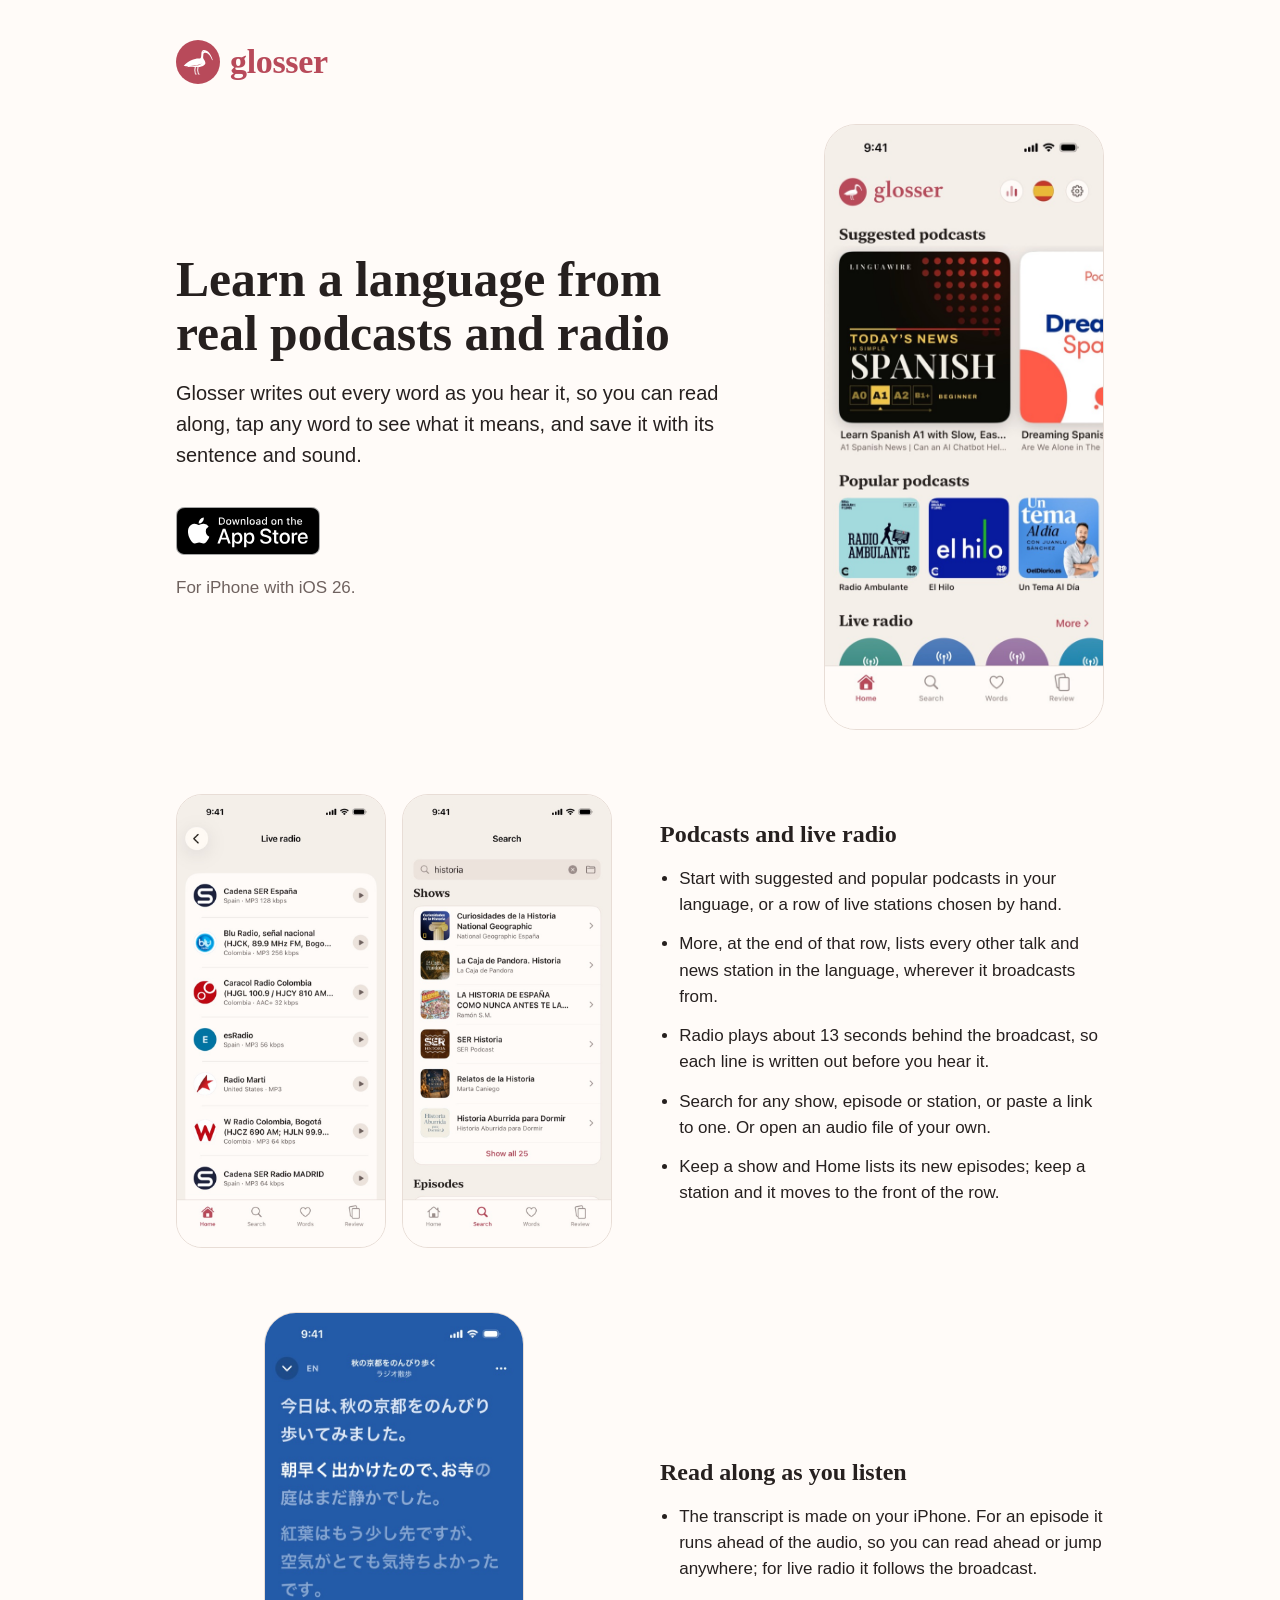
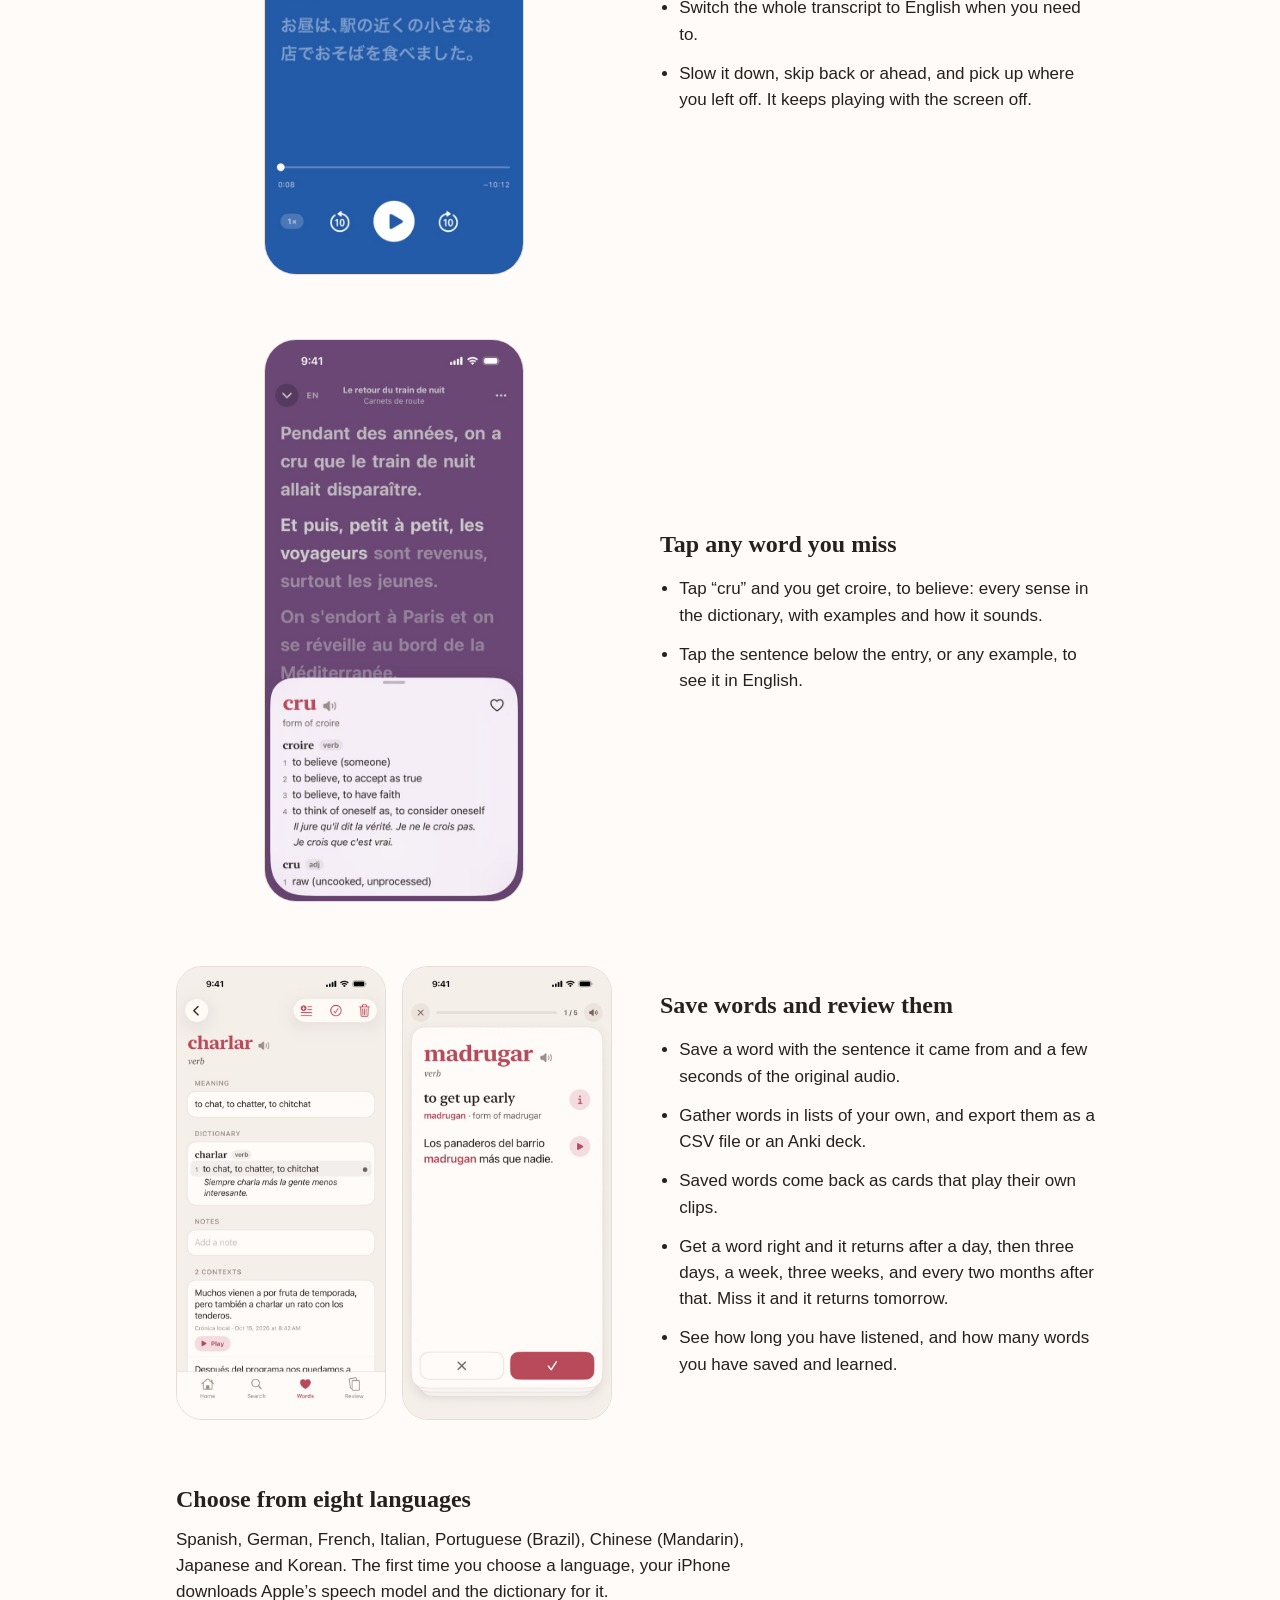
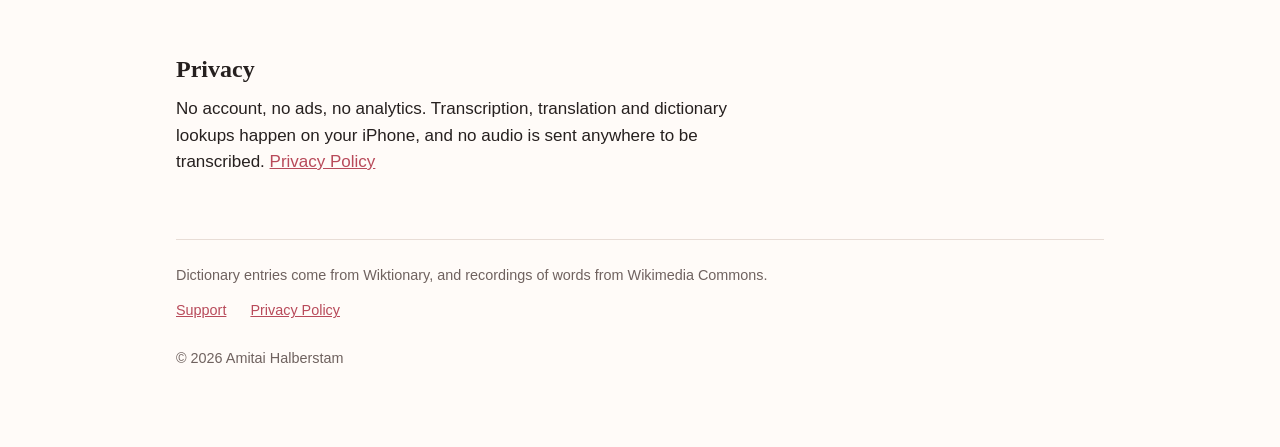
==== index.html @ 200db8a8 "The site opens on Home beside the headline, and shows radio and search; the purple image goes Co-Aut" ====
<!doctype html>
<html lang="en">
<head>
<meta charset="utf-8">
<meta name="viewport" content="width=device-width, initial-scale=1">
<title>Glosser: learn a language by listening to podcasts and radio</title>
<meta name="description" content="An iPhone app for listening to podcasts and live radio in Spanish, German, French, Italian, Portuguese, Chinese, Japanese and Korean, with a transcript that keeps pace. Tap a word to see what it means.">
<link rel="canonical" href="https://getglosser.app/">
<link rel="icon" href="images/mark.svg" type="image/svg+xml">
<meta property="og:type" content="website">
<meta property="og:site_name" content="Glosser">
<meta property="og:title" content="Glosser: learn a language by listening">
<meta property="og:description" content="Learn a language from real podcasts and radio. Glosser writes out every word as you hear it, so you can read along, tap any word to see what it means, and save it with its sentence and sound.">
<meta property="og:url" content="https://getglosser.app/">
<meta property="og:image" content="https://getglosser.app/images/share.jpg">
<meta name="twitter:card" content="summary_large_image">
<script type="application/ld+json">
{
  "@context": "https://schema.org",
  "@type": "MobileApplication",
  "name": "Glosser: Learn by Listening",
  "operatingSystem": "iOS 26",
  "applicationCategory": "EducationalApplication",
  "description": "Learn a language from real podcasts and radio. Glosser writes out every word as you hear it, so you can read along, tap any word to see what it means, and save it with its sentence and sound.",
  "url": "https://getglosser.app/",
  "downloadUrl": "https://apps.apple.com/app/id6821074675",
  "image": "https://getglosser.app/images/share.jpg",
  "author": { "@type": "Person", "name": "Amitai Halberstam" }
}
</script>
<link rel="stylesheet" href="style.css">
</head>
<body class="home">
<main>
<header class="lockup">
  <img src="images/mark.svg" alt="" width="44" height="44">
  <span class="wordmark">glosser</span>
</header>

<section class="intro">
  <div>
    <h1>Learn a language from real podcasts and radio</h1>
    <p class="lede">Glosser writes out every word as you hear it, so you can read along, tap any word
    to see what it means, and save it with its sentence and sound.</p>
    <!-- Apple's badge, unaltered (developer.apple.com/app-store/marketing/guidelines): at least
         40 px high, with a quarter of its height clear around it. -->
    <div class="store">
      <a href="https://apps.apple.com/app/id6821074675"><img src="images/app-store-badge.svg"
         alt="Download on the App Store" width="144" height="48"></a>
      <p>For iPhone with iOS 26.</p>
    </div>
  </div>
  <img class="screen" src="images/home.jpg" width="600" height="1304"
       alt="Home in Spanish: suggested and popular podcasts, with live radio below.">
</section>

<section class="feature">
  <div class="screens">
    <img class="screen" src="images/stations.jpg" width="600" height="1304" loading="lazy"
         alt="Live radio in Spanish: Cadena SER, Blu Radio, Caracol Radio, esRadio and more, from Spain, Colombia and the United States.">
    <img class="screen" src="images/search.jpg" width="600" height="1304" loading="lazy"
         alt="Search results for “historia”: Spanish podcasts about history.">
  </div>
  <div>
    <h2>Podcasts and live radio</h2>
    <ul>
      <li>Start with suggested and popular podcasts in your language, or a row of live stations chosen
        by hand.</li>
      <li>More, at the end of that row, lists every other talk and news station in the language,
        wherever it broadcasts from.</li>
      <li>Radio plays about 13 seconds behind the broadcast, so each line is written out before you
        hear it.</li>
      <li>Search for any show, episode or station, or paste a link to one. Or open an audio file of
        your own.</li>
      <li>Keep a show and Home lists its new episodes; keep a station and it moves to the front of
        the row.</li>
    </ul>
  </div>
</section>

<section class="feature">
  <img class="screen" src="images/read-along.jpg" width="600" height="1304" loading="lazy"
       alt="A Japanese podcast in the player, the line being spoken in white and the lines ahead faded.">
  <div>
    <h2>Read along as you listen</h2>
    <ul>
      <li>The transcript is made on your iPhone. For an episode it runs ahead of the audio, so you can
        read ahead or jump anywhere; for live radio it follows the broadcast.</li>
      <li>Switch the whole transcript to English when you need to.</li>
      <li>Slow it down, skip back or ahead, and pick up where you left off. It keeps playing with the
        screen off.</li>
    </ul>
  </div>
</section>

<section class="feature">
  <img class="screen" src="images/tap-a-word.jpg" width="600" height="1304" loading="lazy"
       alt="A French podcast with the dictionary entry for “cru”, a form of croire, to believe.">
  <div>
    <h2>Tap any word you miss</h2>
    <ul>
      <li>Tap “cru” and you get croire, to believe: every sense in the dictionary, with examples and
        how it sounds.</li>
      <li>Tap the sentence below the entry, or any example, to see it in English.</li>
    </ul>
  </div>
</section>

<section class="feature">
  <div class="screens">
    <img class="screen" src="images/saved-word.jpg" width="600" height="1304" loading="lazy"
         alt="The saved Spanish word “charlar”, to chat, with its meaning, dictionary entry and the sentences it was heard in.">
    <img class="screen" src="images/review.jpg" width="600" height="1304" loading="lazy"
         alt="A review card for “madrugar”, to get up early, with the sentence it was heard in.">
  </div>
  <div>
    <h2>Save words and review them</h2>
    <ul>
      <li>Save a word with the sentence it came from and a few seconds of the original audio.</li>
      <li>Gather words in lists of your own, and export them as a CSV file or an Anki deck.</li>
      <li>Saved words come back as cards that play their own clips.</li>
      <li>Get a word right and it returns after a day, then three days, a week, three weeks, and every
        two months after that. Miss it and it returns tomorrow.</li>
      <li>See how long you have listened, and how many words you have saved and learned.</li>
    </ul>
  </div>
</section>

<h2>Choose from eight languages</h2>
<p>Spanish, German, French, Italian, Portuguese (Brazil), Chinese (Mandarin), Japanese and Korean. The
first time you choose a language, your iPhone downloads Apple’s speech model and the dictionary for
it.</p>

<h2>Privacy</h2>
<p>No account, no ads, no analytics. Transcription, translation and dictionary lookups happen on your
iPhone, and no audio is sent anywhere to be transcribed. <a href="privacy/">Privacy Policy</a></p>

<footer>
  <p>Dictionary entries come from Wiktionary, and recordings of words from Wikimedia Commons.</p>
  <ul class="links">
    <li><a href="support/">Support</a></li>
    <li><a href="privacy/">Privacy Policy</a></li>
  </ul>
  <p>© 2026 Amitai Halberstam</p>
</footer>
</main>
</body>
</html>
---- style.css ----
/* The app's palette (Theme.swift): warm paper, deep ink, madder-rose accent. The ground is the
   app's card surface rather than its ground, so the accent passes 4.5:1 as link text. */
:root {
  --ground: #fffbf8;
  --ink: #26201f;
  --muted: #6f625f;
  --accent: #b84a5a;
  --border: #e8ddd6;
  color-scheme: light dark;
}
@media (prefers-color-scheme: dark) {
  :root {
    --ground: #1c1719;
    --ink: #f1eaec;
    --muted: #a99ea2;
    --accent: #e48896;
    --border: #3a3135;
  }
}
* { box-sizing: border-box; }
body {
  margin: 0;
  background: var(--ground);
  color: var(--ink);
  font: 17px/1.55 -apple-system, BlinkMacSystemFont, "Helvetica Neue", Helvetica, Arial, sans-serif;
  -webkit-text-size-adjust: 100%;
}
main { max-width: 40rem; margin: 0 auto; padding: 2.5rem 16px 4rem; }
h1 { font-size: 2rem; line-height: 1.2; margin: 0 0 0.4rem; }
h2 { font-size: 1.15rem; margin: 2.2rem 0 0.5rem; }
p, li { margin: 0 0 0.8rem; }
ul { padding-left: 1.2rem; }
a { color: var(--accent); }
.crumb { margin-bottom: 1.5rem; }
.crumb a { text-decoration: none; font-weight: 600; }
.date { color: var(--muted); margin-bottom: 1.6rem; }
.links { list-style: none; padding: 0; margin-top: 1.5rem; }

/* The home page. Headings are in the serif the app uses for headwords (New York on Apple devices);
   the name is set as in the app, Athelas Bold in the accent. */
.home main { max-width: 60rem; }
.lockup { display: flex; align-items: center; gap: 10px; margin-bottom: 2.5rem; }
.wordmark {
  font: 700 34px/1 Athelas, "Iowan Old Style", ui-serif, Georgia, serif;
  letter-spacing: -0.01em;
  color: var(--accent);
}
.home h1, .home h2 { font-family: ui-serif, "New York", "Iowan Old Style", Georgia, serif; }
.home h1 { font-size: clamp(2rem, 5.5vw, 3.1rem); line-height: 1.1; max-width: 20ch; margin-bottom: 1rem; }
.home h2 { font-size: 1.5rem; line-height: 1.25; margin: 0 0 0.8rem; }
.home main > h2 { margin-top: 3rem; }
.home main > p { max-width: 38rem; }
.lede { font-size: 1.25rem; }
.store { color: var(--muted); margin-top: 1.5rem; }
.store a { display: inline-block; padding: 12px 0; }
.store img { display: block; height: 48px; width: auto; }
.store p { margin: 0; }
.intro {
  display: grid;
  grid-template-columns: 1fr auto;
  gap: 3rem;
  align-items: center;
  margin-bottom: 2rem;
}
.intro .screen { width: 280px; }
.feature {
  display: grid;
  /* One column wide enough for two screens, so every section's text starts at the same place. */
  grid-template-columns: 436px 1fr;
  gap: 3rem;
  align-items: center;
  margin: 4rem 0;
}
.feature ul { max-width: 30rem; }
.feature > .screen { justify-self: center; }
.screens { display: flex; gap: 1rem; }
.screen {
  display: block;
  width: 260px;
  height: auto;
  border-radius: 32px;
  border: 1px solid var(--border);
}
.screens .screen { width: 210px; border-radius: 26px; }
.home footer {
  margin-top: 4rem;
  padding-top: 1.5rem;
  border-top: 1px solid var(--border);
  color: var(--muted);
  font-size: 0.9rem;
}
.home footer .links { display: flex; gap: 1.5rem; margin: 0 0 0.8rem; }
@media (max-width: 960px) {
  .feature { grid-template-columns: auto 1fr; }
}
@media (max-width: 720px) {
  .lockup { margin-bottom: 1.8rem; }
  .intro { grid-template-columns: 1fr; gap: 1.5rem; }
  .intro .screen { width: min(260px, 72vw); }
  .feature { grid-template-columns: 1fr; gap: 1.5rem; margin: 3rem 0; }
  .screen { width: min(260px, 72vw); margin: 0 auto; }
  .screens { justify-content: center; }
  .screens .screen { width: calc(50% - 0.5rem); max-width: 210px; margin: 0; border-radius: 20px; }
}
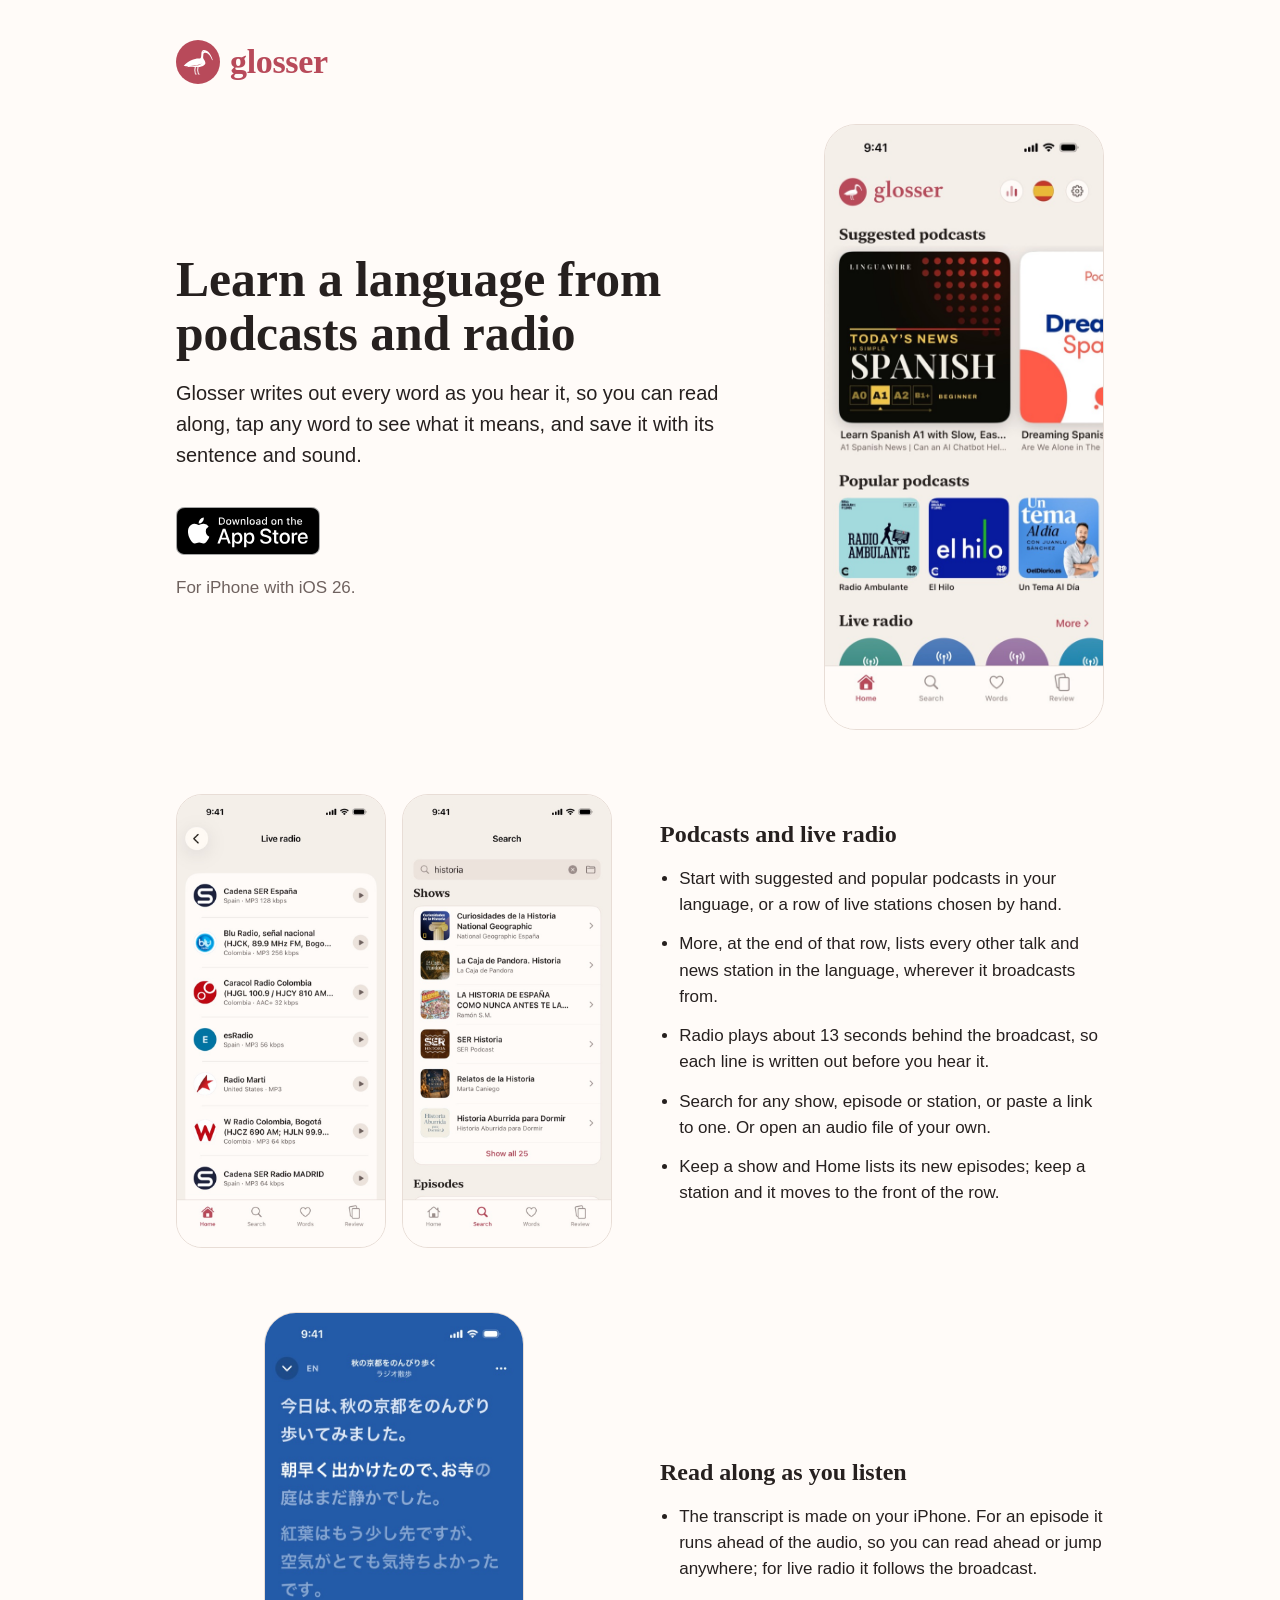
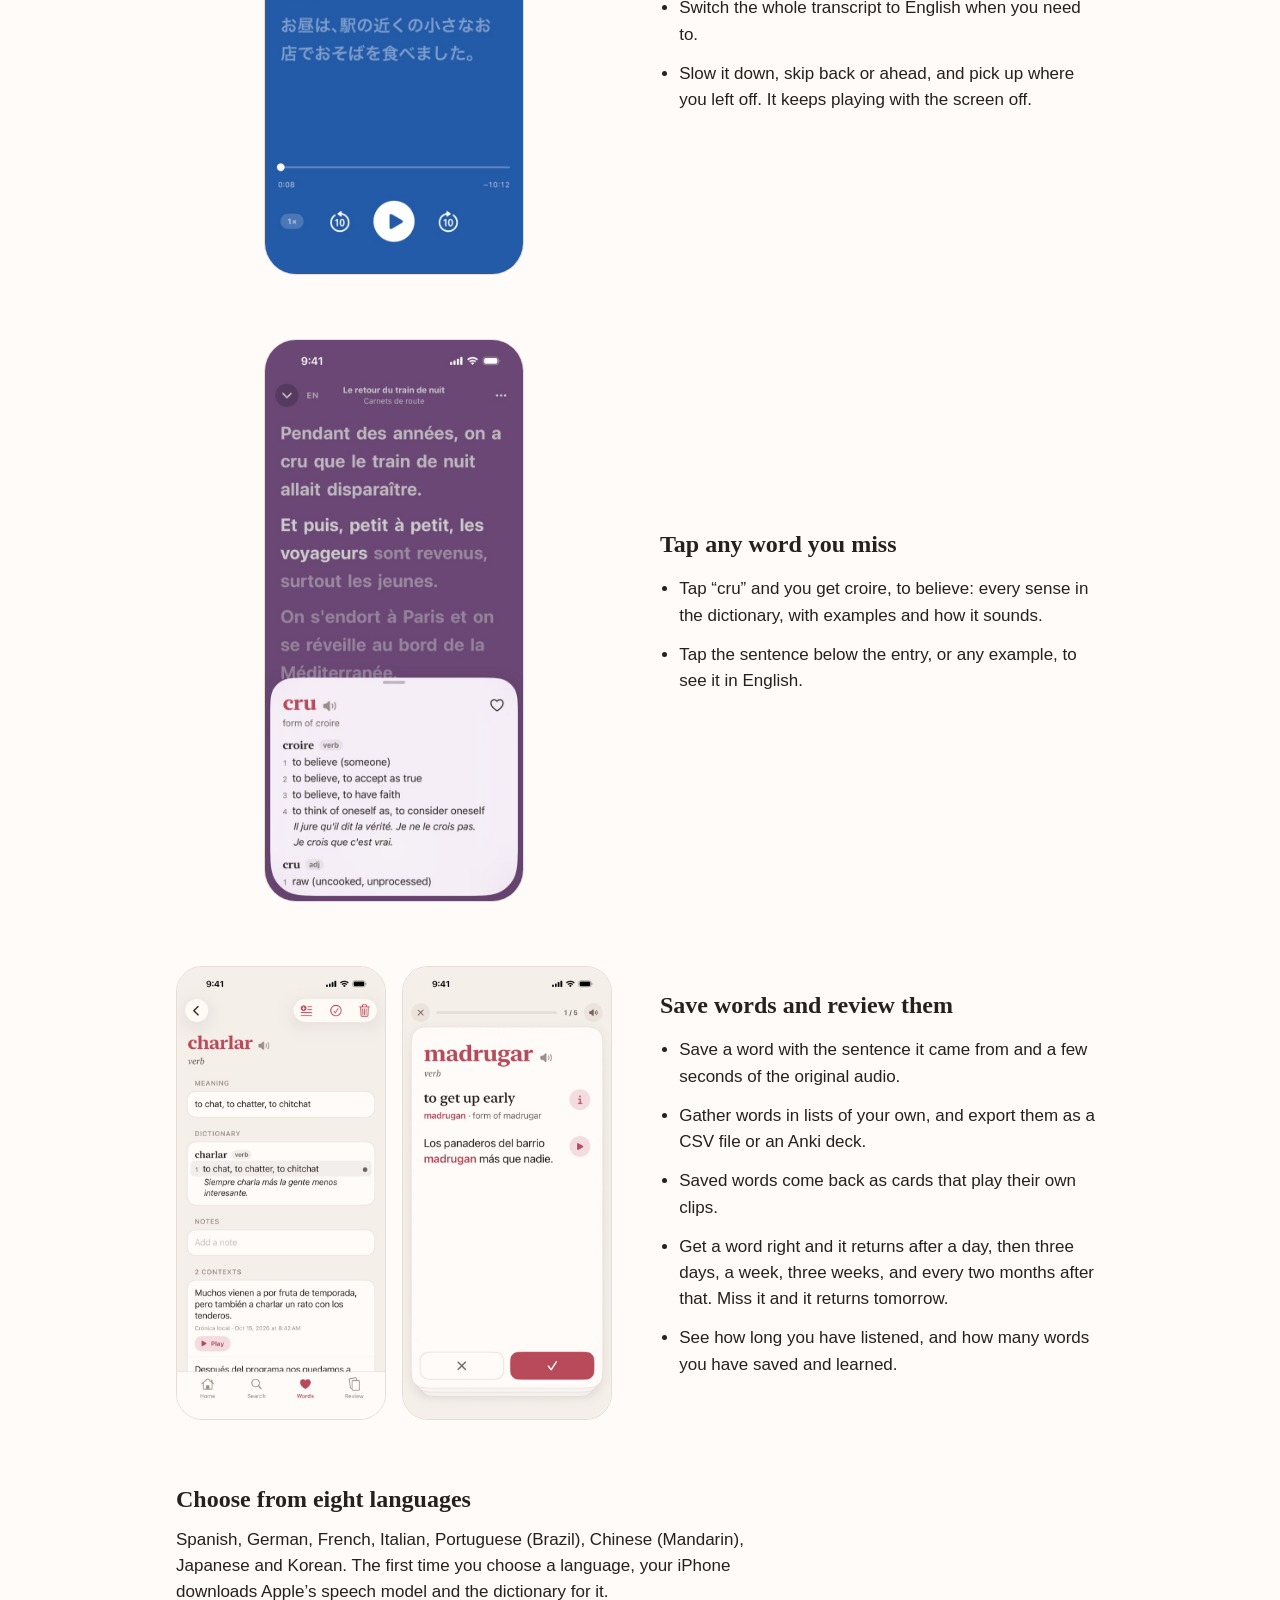
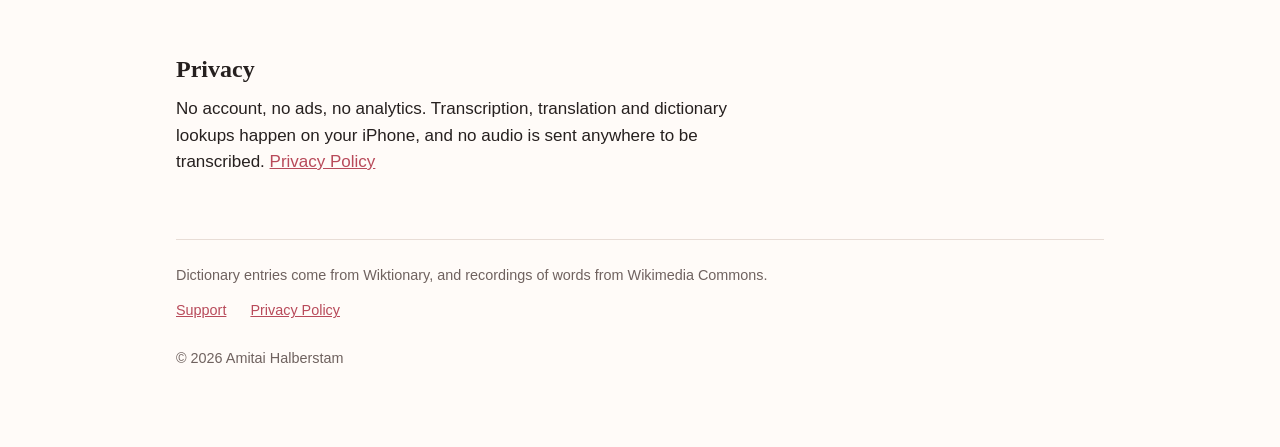
==== commit 362bff4d: "The headline says podcasts and radio, without "real" Co-Authored-By: Claude Opus 5.5 <noreply@anthro" ====
--- a/index.html
+++ b/index.html
@@ -10,7 +10,7 @@
 <meta property="og:type" content="website">
 <meta property="og:site_name" content="Glosser">
 <meta property="og:title" content="Glosser: learn a language by listening">
-<meta property="og:description" content="Learn a language from real podcasts and radio. Glosser writes out every word as you hear it, so you can read along, tap any word to see what it means, and save it with its sentence and sound.">
+<meta property="og:description" content="Learn a language from podcasts and radio. Glosser writes out every word as you hear it, so you can read along, tap any word to see what it means, and save it with its sentence and sound.">
 <meta property="og:url" content="https://getglosser.app/">
 <meta property="og:image" content="https://getglosser.app/images/share.jpg">
 <meta name="twitter:card" content="summary_large_image">
@@ -21,7 +21,7 @@
   "name": "Glosser: Learn by Listening",
   "operatingSystem": "iOS 26",
   "applicationCategory": "EducationalApplication",
-  "description": "Learn a language from real podcasts and radio. Glosser writes out every word as you hear it, so you can read along, tap any word to see what it means, and save it with its sentence and sound.",
+  "description": "Learn a language from podcasts and radio. Glosser writes out every word as you hear it, so you can read along, tap any word to see what it means, and save it with its sentence and sound.",
   "url": "https://getglosser.app/",
   "downloadUrl": "https://apps.apple.com/app/id6821074675",
   "image": "https://getglosser.app/images/share.jpg",
@@ -39,7 +39,7 @@
 
 <section class="intro">
   <div>
-    <h1>Learn a language from real podcasts and radio</h1>
+    <h1>Learn a language from podcasts and radio</h1>
     <p class="lede">Glosser writes out every word as you hear it, so you can read along, tap any word
     to see what it means, and save it with its sentence and sound.</p>
     <!-- Apple's badge, unaltered (developer.apple.com/app-store/marketing/guidelines): at least
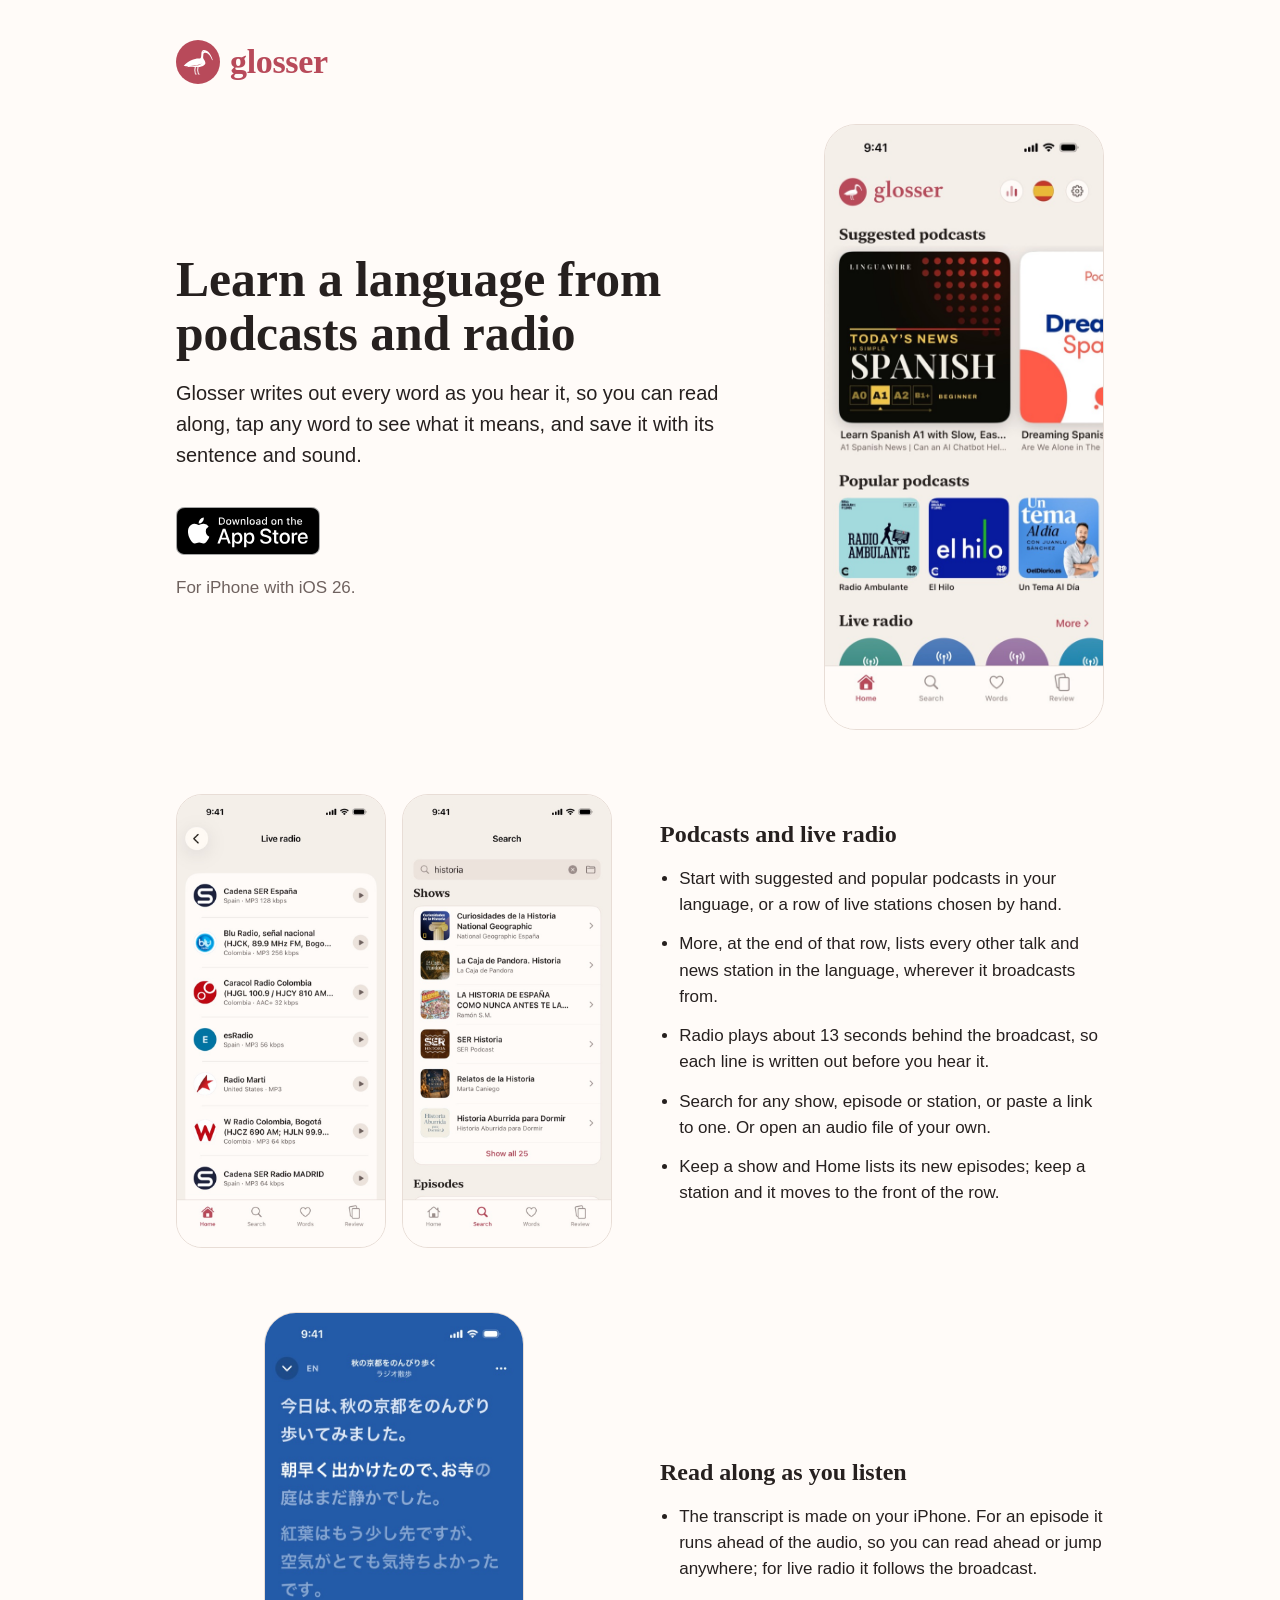
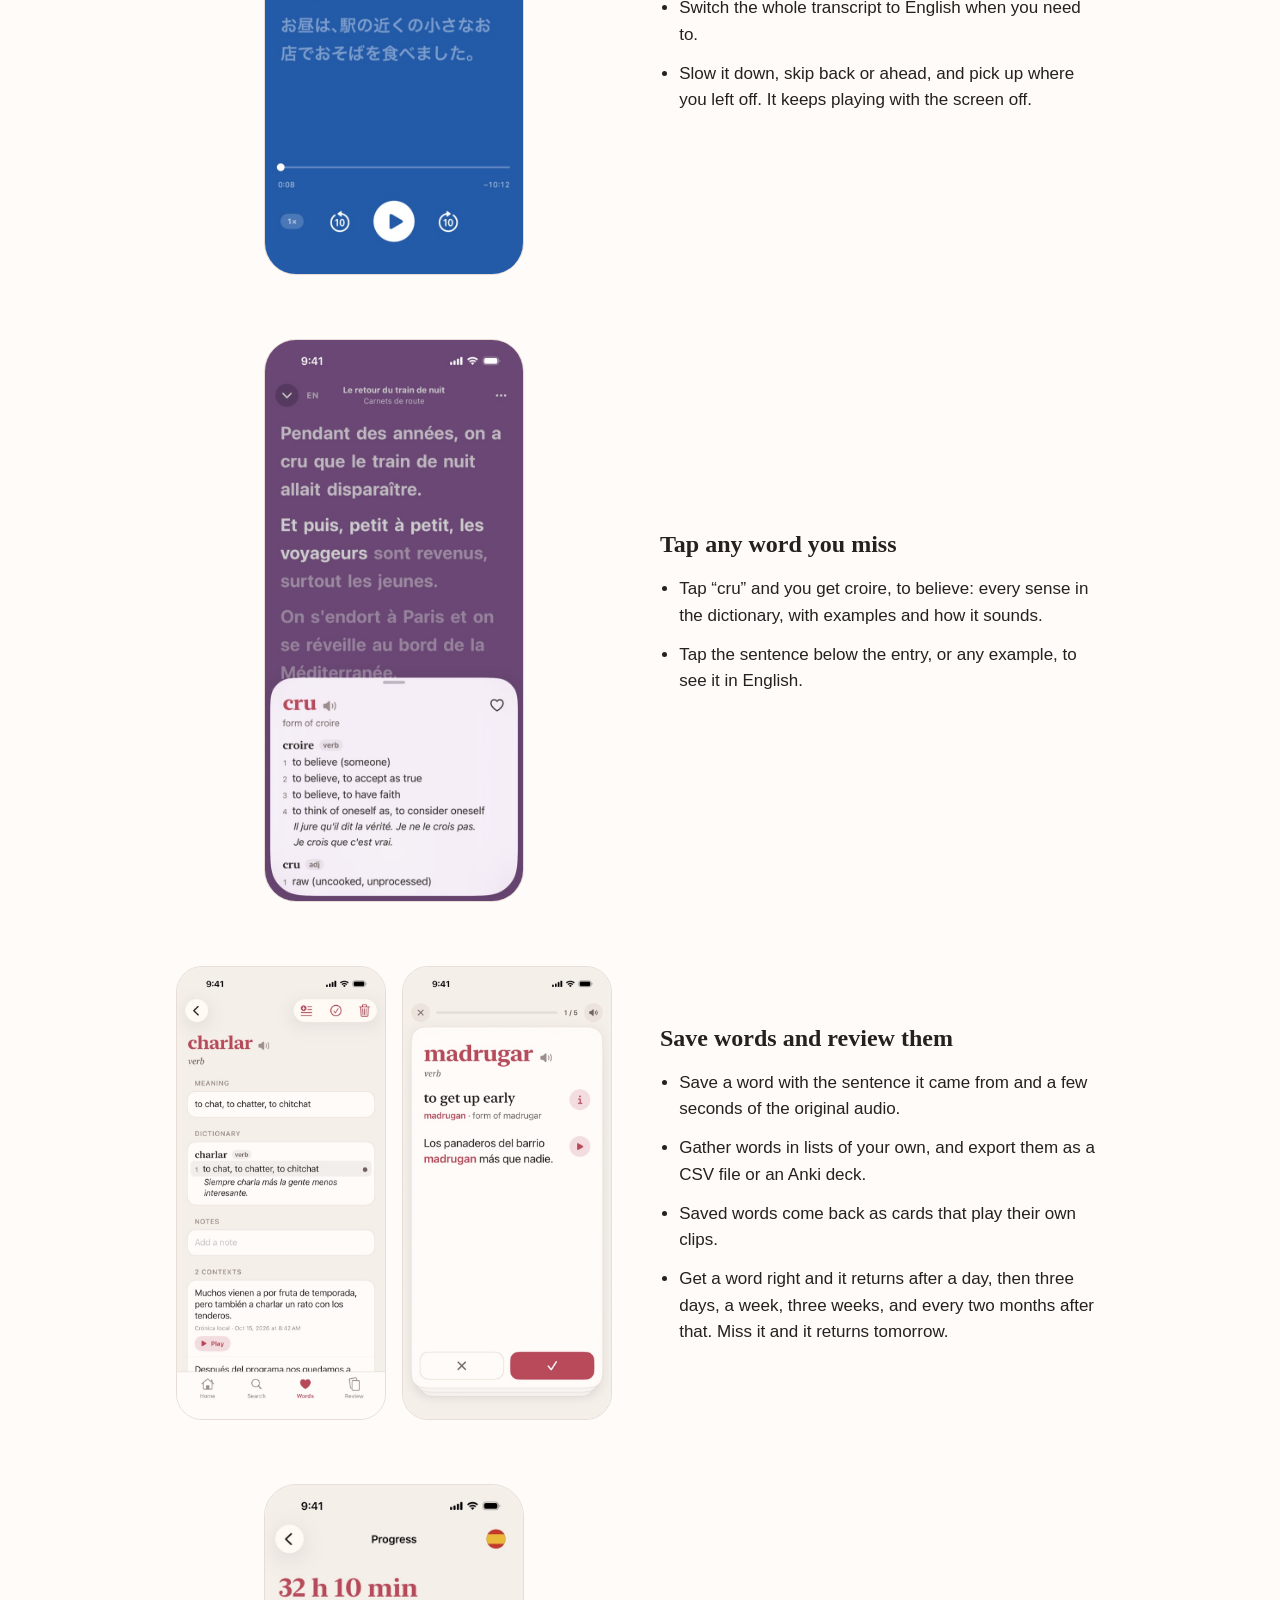
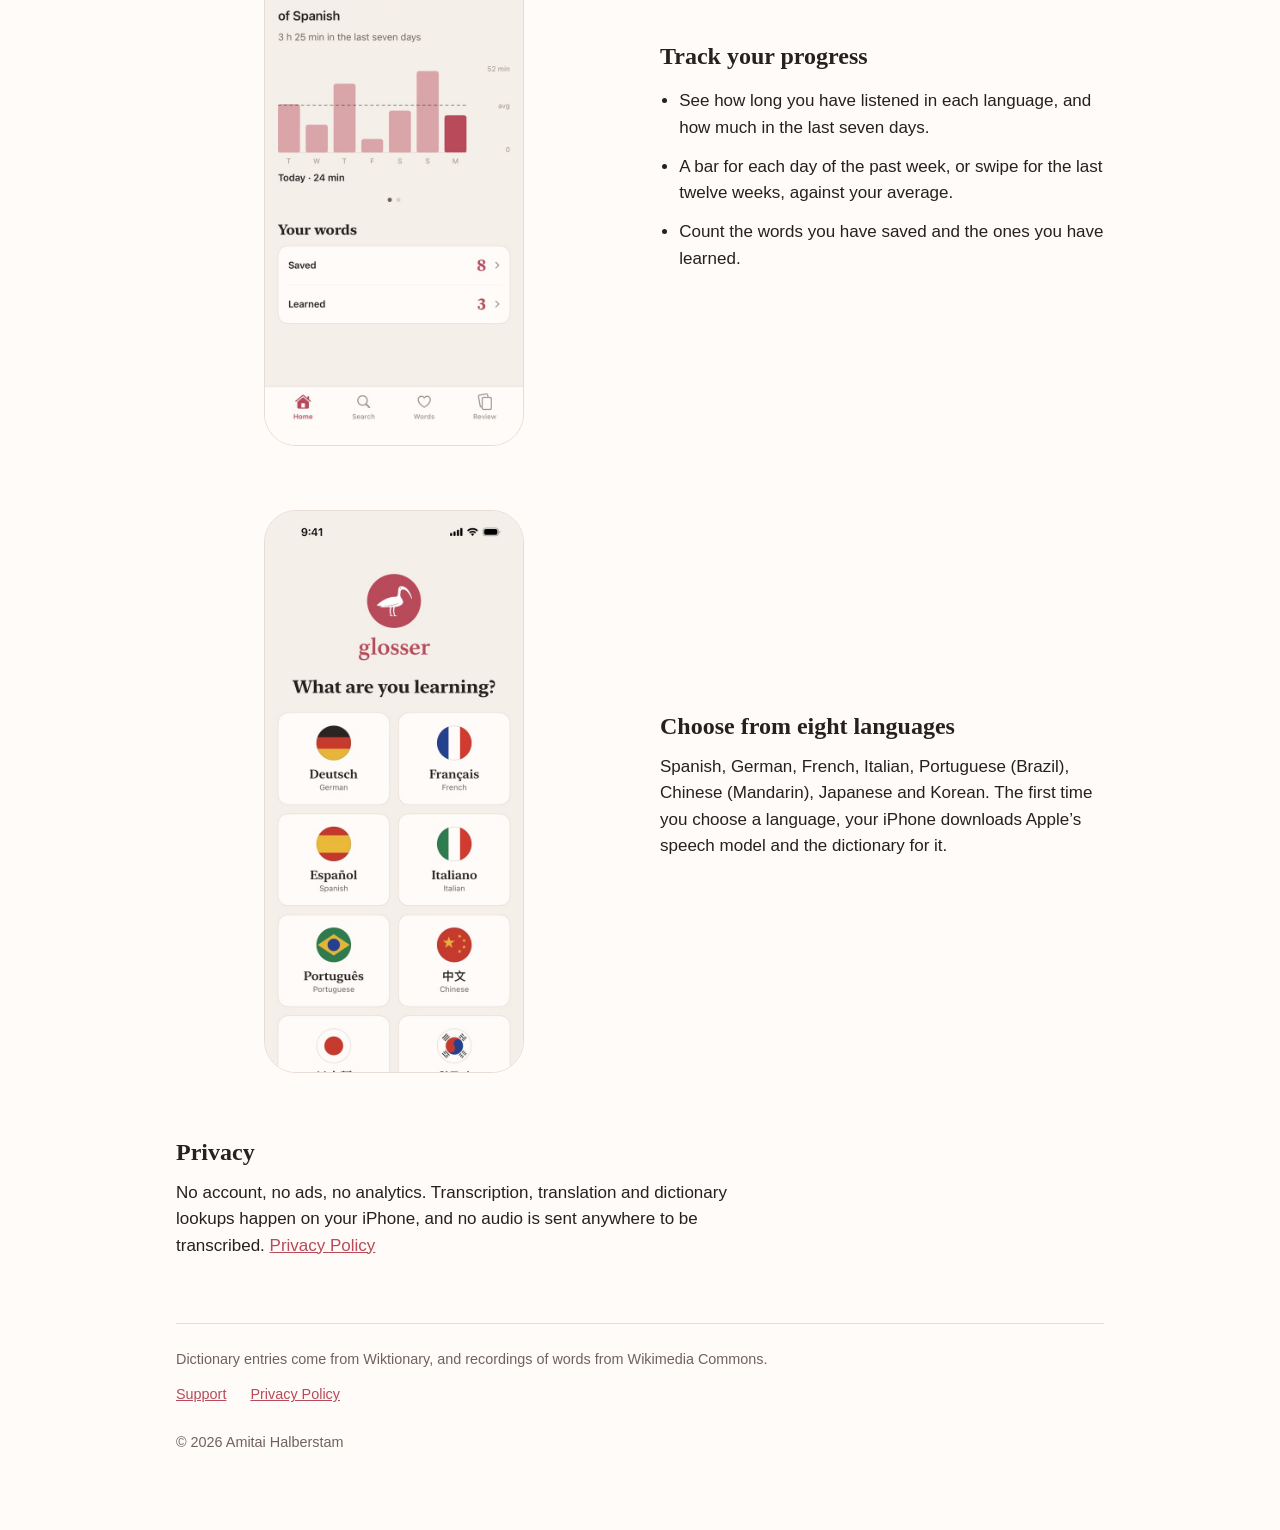
==== commit daa3dbf9: "The languages and progress screens get sections of their own Co-Authored-By: Claude Opus 5.5 <norepl" ====
--- a/index.html
+++ b/index.html
@@ -121,15 +121,34 @@
       <li>Saved words come back as cards that play their own clips.</li>
       <li>Get a word right and it returns after a day, then three days, a week, three weeks, and every
         two months after that. Miss it and it returns tomorrow.</li>
-      <li>See how long you have listened, and how many words you have saved and learned.</li>
     </ul>
   </div>
 </section>
 
-<h2>Choose from eight languages</h2>
-<p>Spanish, German, French, Italian, Portuguese (Brazil), Chinese (Mandarin), Japanese and Korean. The
-first time you choose a language, your iPhone downloads Apple’s speech model and the dictionary for
-it.</p>
+<section class="feature">
+  <img class="screen" src="images/progress.jpg" width="600" height="1304" loading="lazy"
+       alt="Progress in Spanish: 32 hours 10 minutes listened, 3 hours 25 minutes in the last seven days, a bar for each day, and 8 words saved, 3 learned.">
+  <div>
+    <h2>Track your progress</h2>
+    <ul>
+      <li>See how long you have listened in each language, and how much in the last seven days.</li>
+      <li>A bar for each day of the past week, or swipe for the last twelve weeks, against your
+        average.</li>
+      <li>Count the words you have saved and the ones you have learned.</li>
+    </ul>
+  </div>
+</section>
+
+<section class="feature">
+  <img class="screen" src="images/languages.jpg" width="600" height="1304" loading="lazy"
+       alt="“What are you learning?” with a card for each language: Deutsch, Français, Español, Italiano, Português, 中文, then Japanese and Korean below.">
+  <div>
+    <h2>Choose from eight languages</h2>
+    <p>Spanish, German, French, Italian, Portuguese (Brazil), Chinese (Mandarin), Japanese and Korean.
+    The first time you choose a language, your iPhone downloads Apple’s speech model and the
+    dictionary for it.</p>
+  </div>
+</section>
 
 <h2>Privacy</h2>
 <p>No account, no ads, no analytics. Transcription, translation and dictionary lookups happen on your
--- a/style.css
+++ b/style.css
@@ -71,7 +71,7 @@
   align-items: center;
   margin: 4rem 0;
 }
-.feature ul { max-width: 30rem; }
+.feature ul, .feature p { max-width: 30rem; }
 .feature > .screen { justify-self: center; }
 .screens { display: flex; gap: 1rem; }
 .screen {
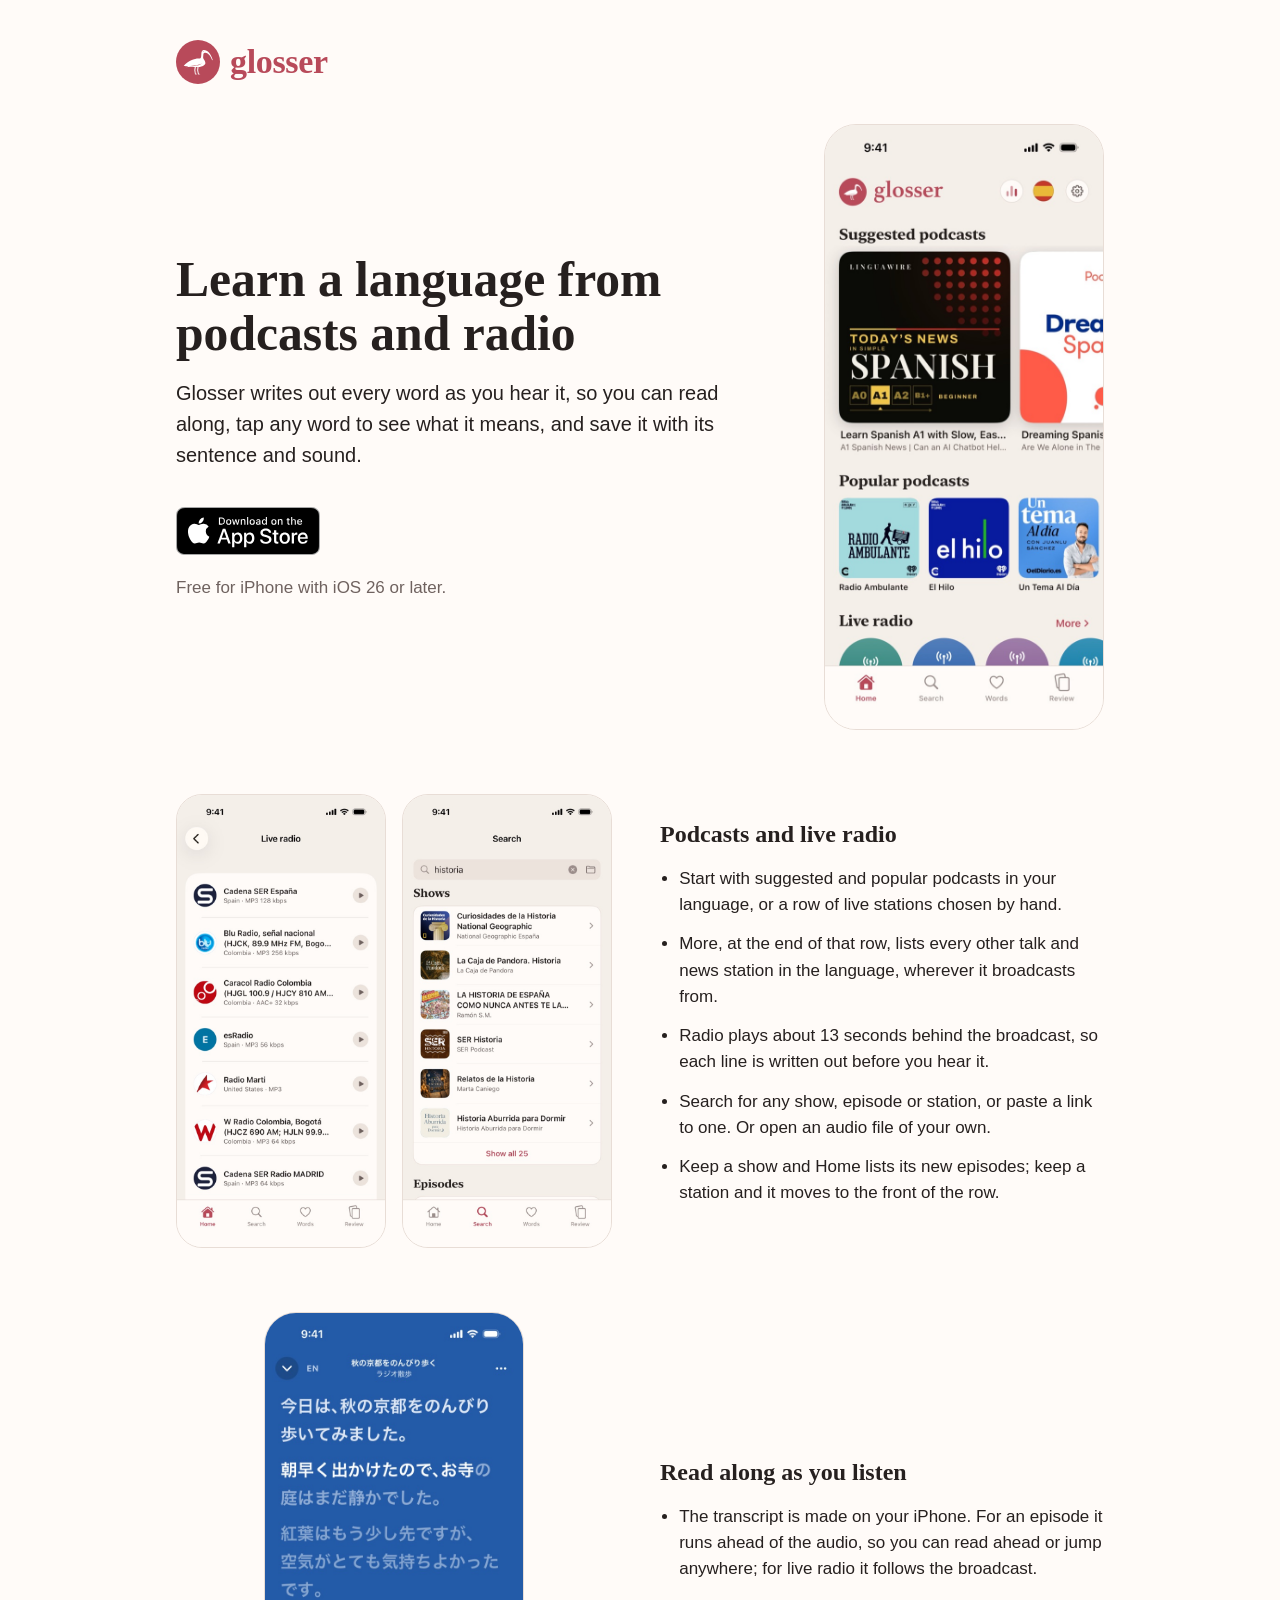
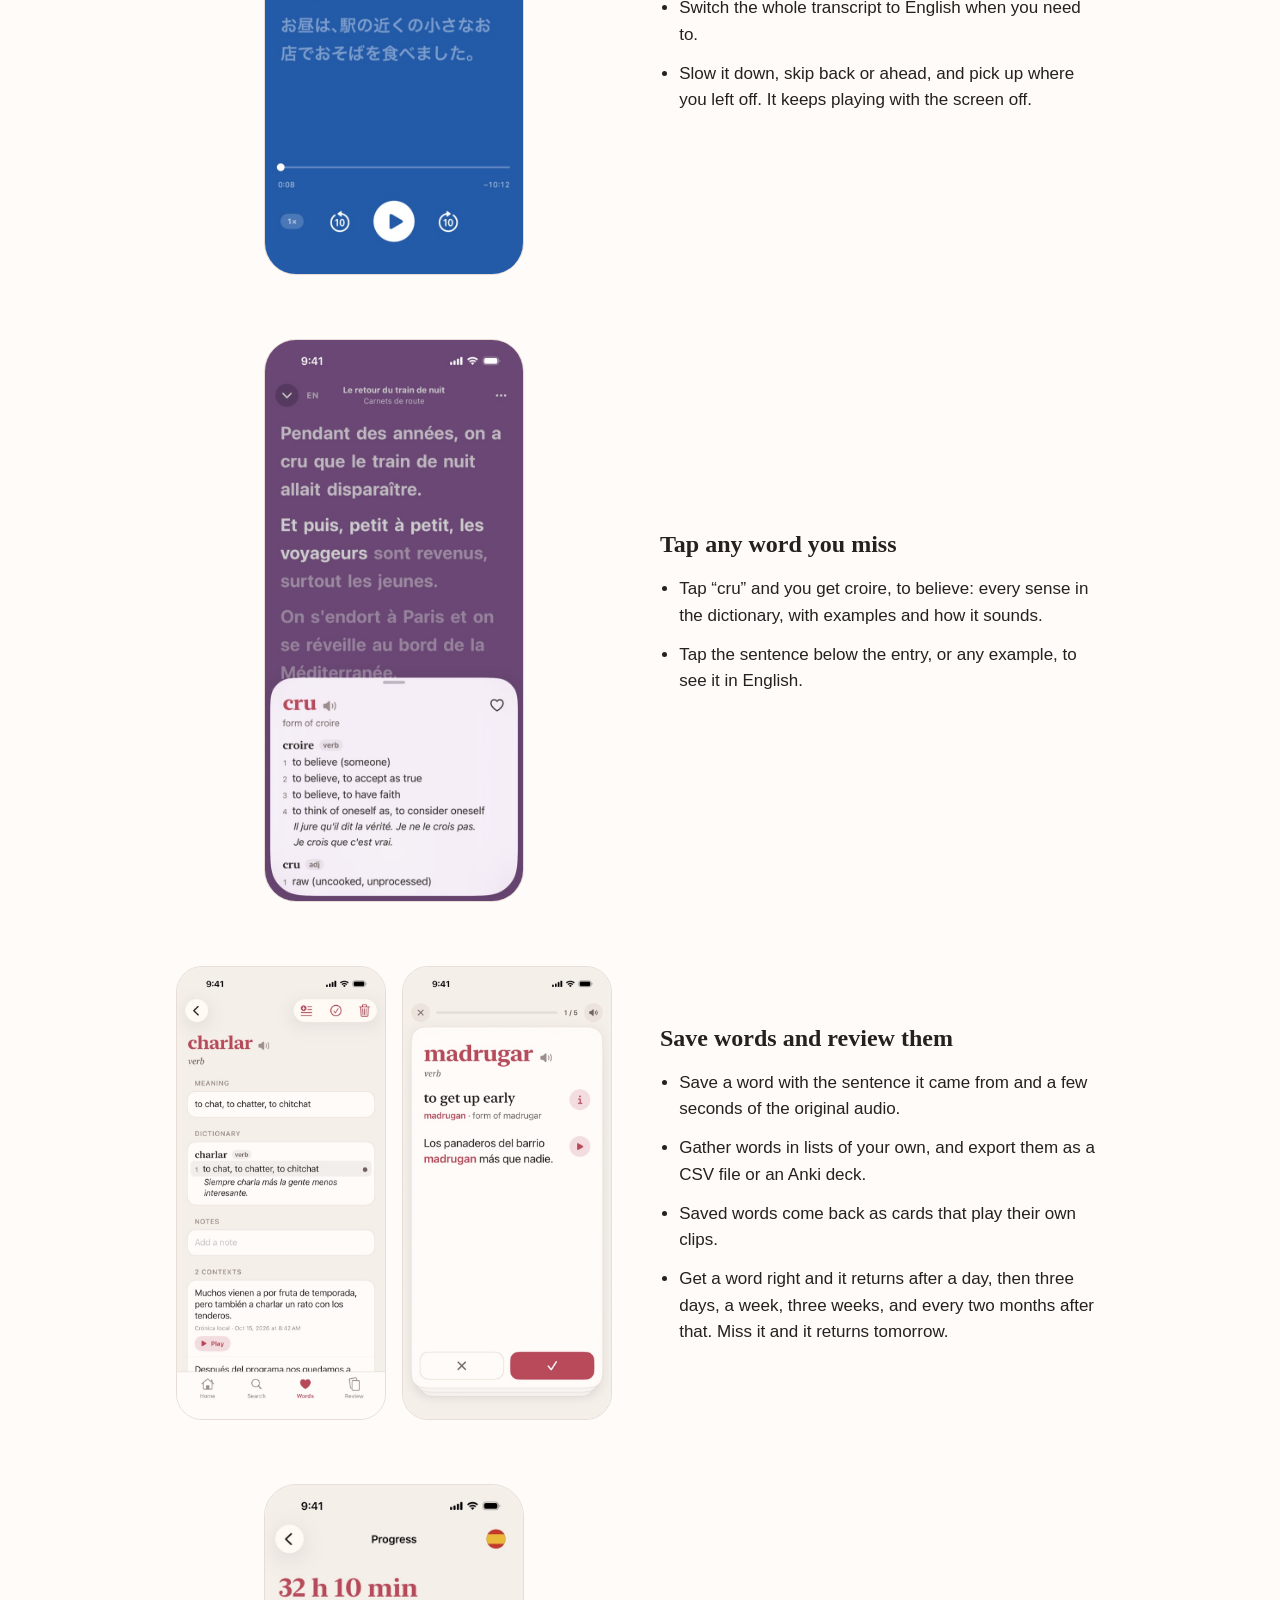
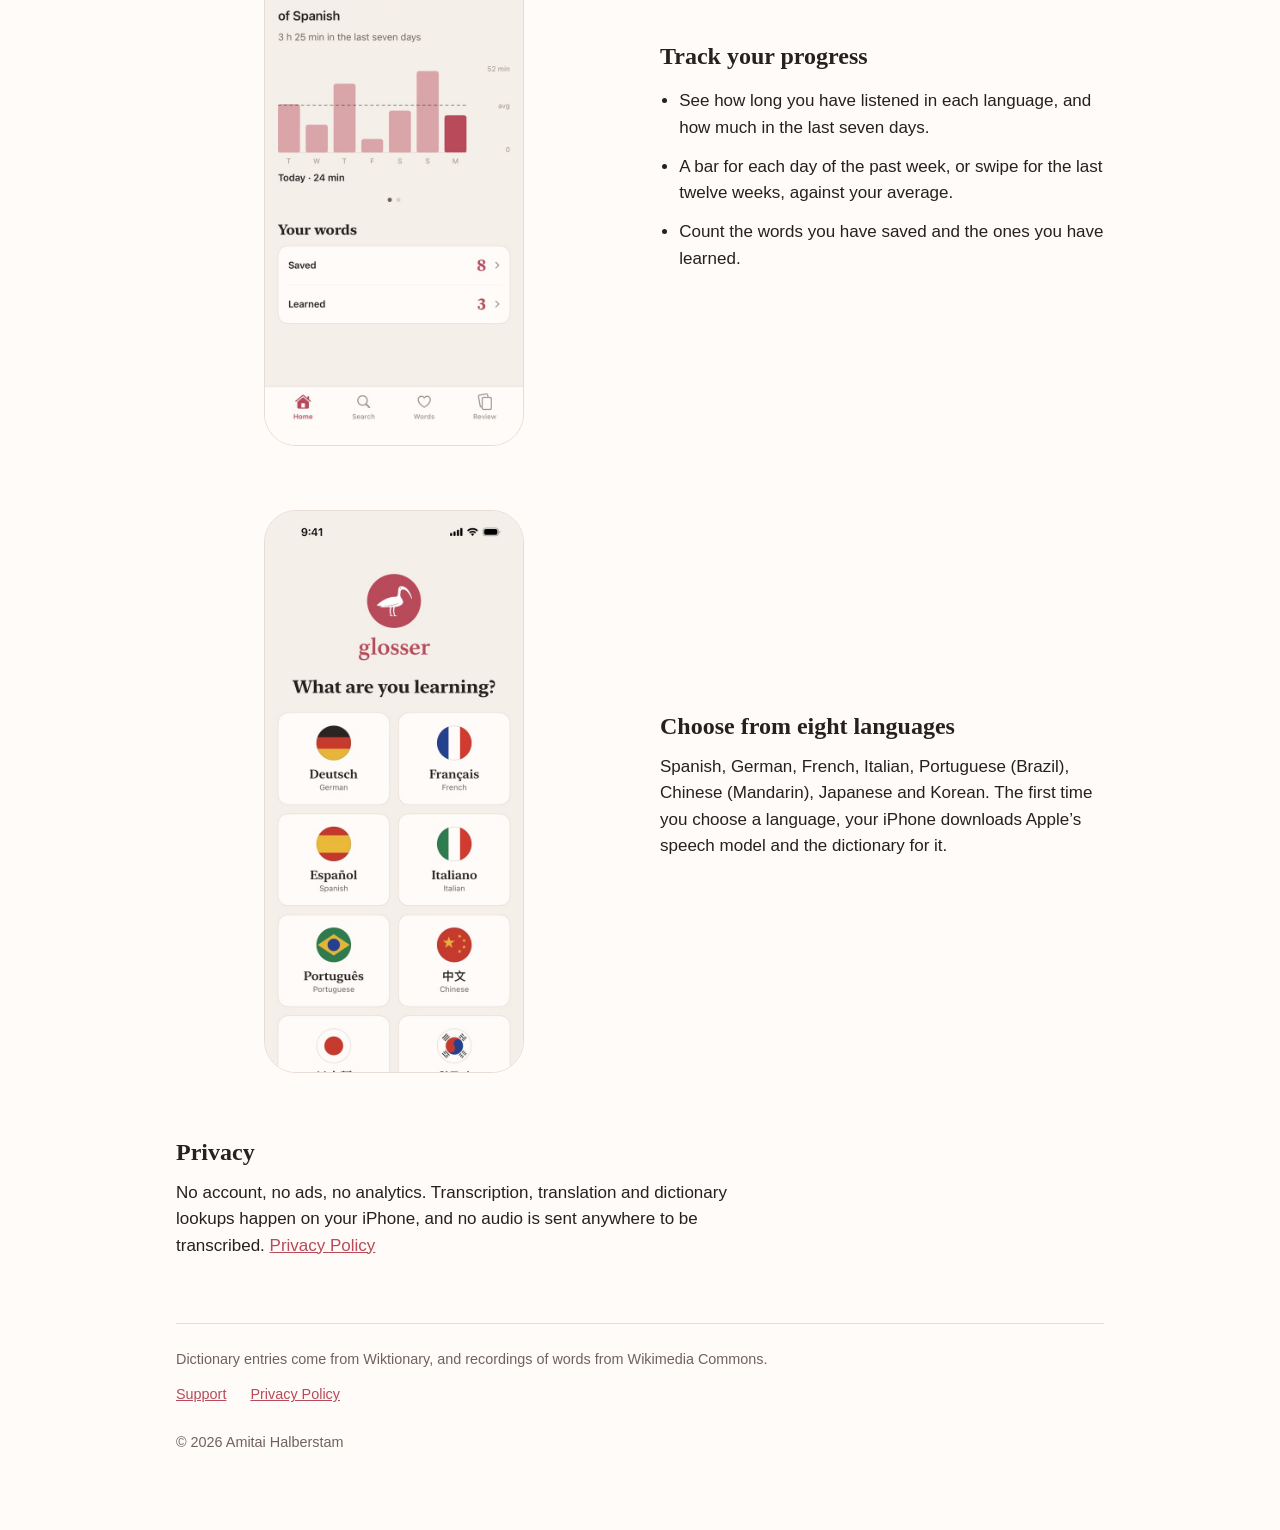
==== commit 8bb7bf59: "The site says Glosser is free and needs iOS 26 or later, and offers Safari's app banner" ====
--- a/index.html
+++ b/index.html
@@ -14,16 +14,18 @@
 <meta property="og:url" content="https://getglosser.app/">
 <meta property="og:image" content="https://getglosser.app/images/share.jpg">
 <meta name="twitter:card" content="summary_large_image">
+<meta name="apple-itunes-app" content="app-id=6821074675">
 <script type="application/ld+json">
 {
   "@context": "https://schema.org",
   "@type": "MobileApplication",
   "name": "Glosser: Learn by Listening",
-  "operatingSystem": "iOS 26",
+  "operatingSystem": "iOS 26 or later",
   "applicationCategory": "EducationalApplication",
   "description": "Learn a language from podcasts and radio. Glosser writes out every word as you hear it, so you can read along, tap any word to see what it means, and save it with its sentence and sound.",
   "url": "https://getglosser.app/",
   "downloadUrl": "https://apps.apple.com/app/id6821074675",
+  "offers": { "@type": "Offer", "price": "0", "priceCurrency": "USD" },
   "image": "https://getglosser.app/images/share.jpg",
   "author": { "@type": "Person", "name": "Amitai Halberstam" }
 }
@@ -47,7 +49,7 @@
     <div class="store">
       <a href="https://apps.apple.com/app/id6821074675"><img src="images/app-store-badge.svg"
          alt="Download on the App Store" width="144" height="48"></a>
-      <p>For iPhone with iOS 26.</p>
+      <p>Free for iPhone with iOS 26 or later.</p>
     </div>
   </div>
   <img class="screen" src="images/home.jpg" width="600" height="1304"
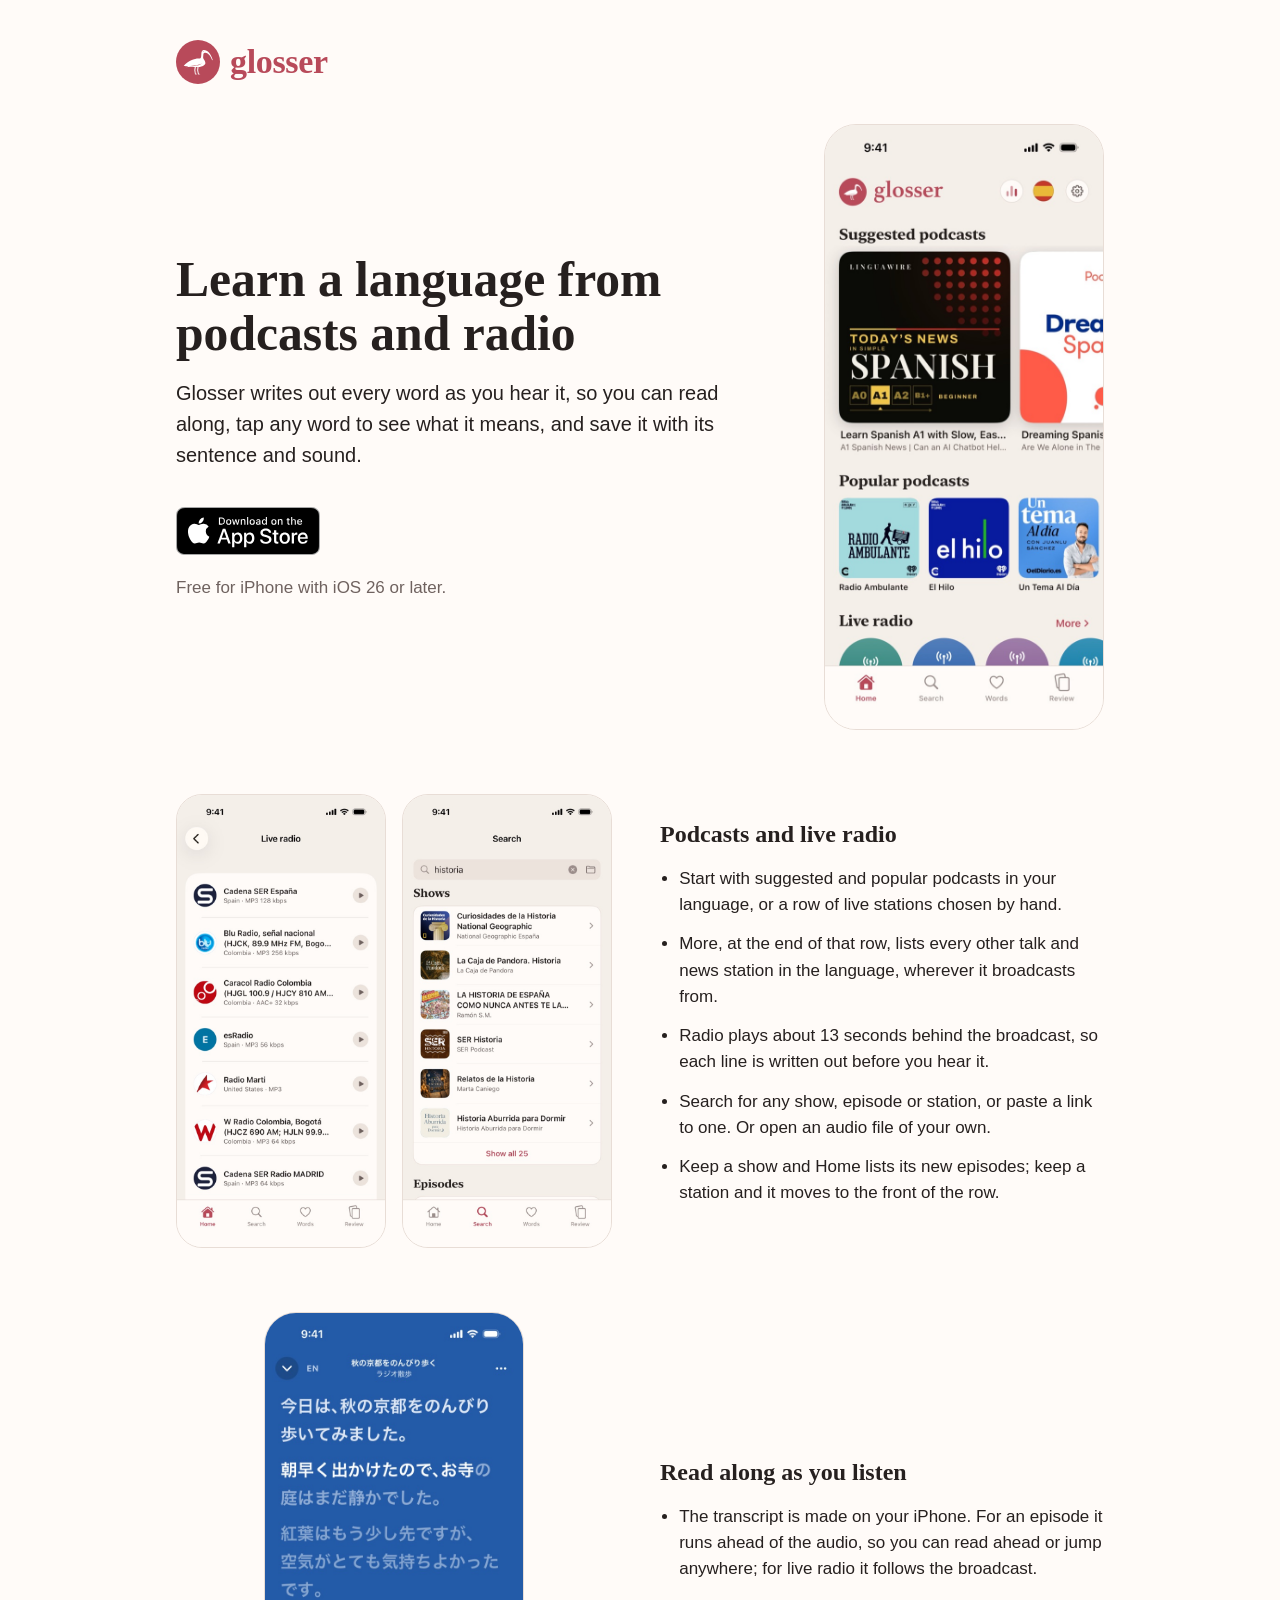
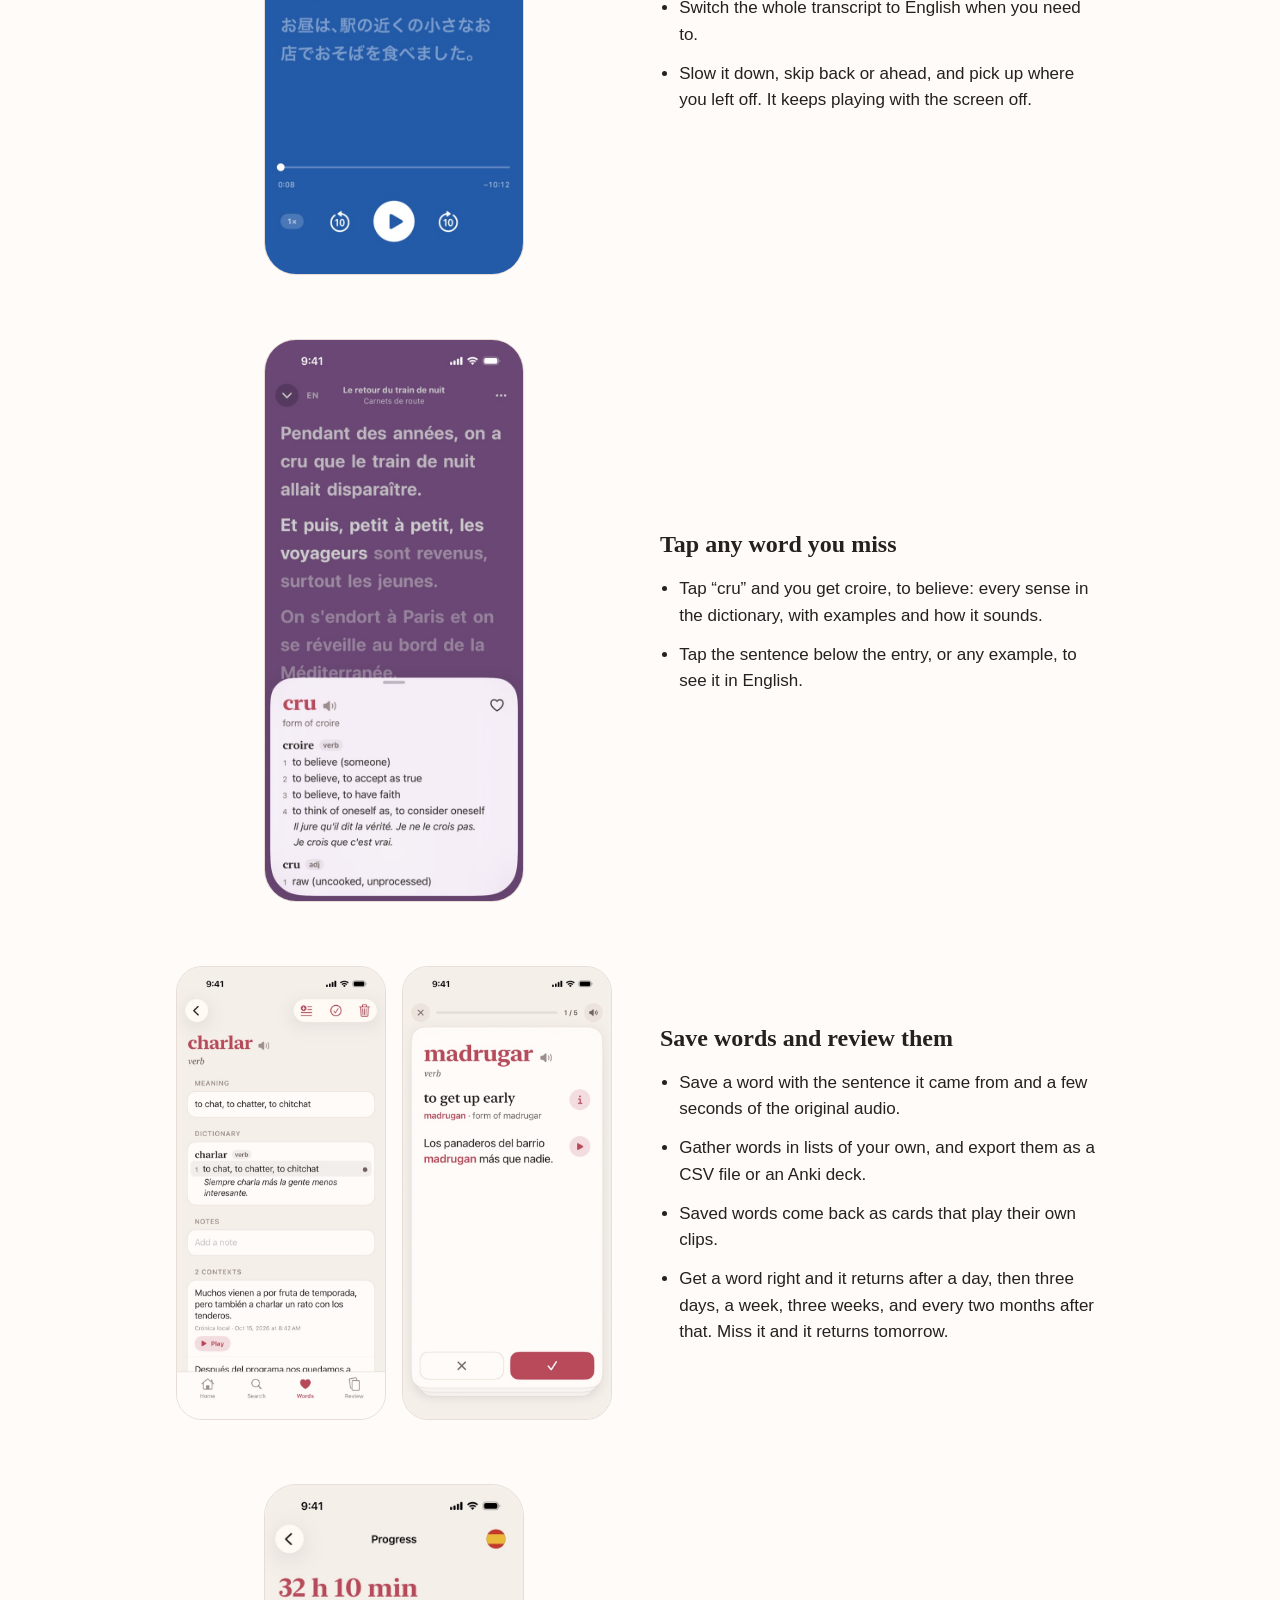
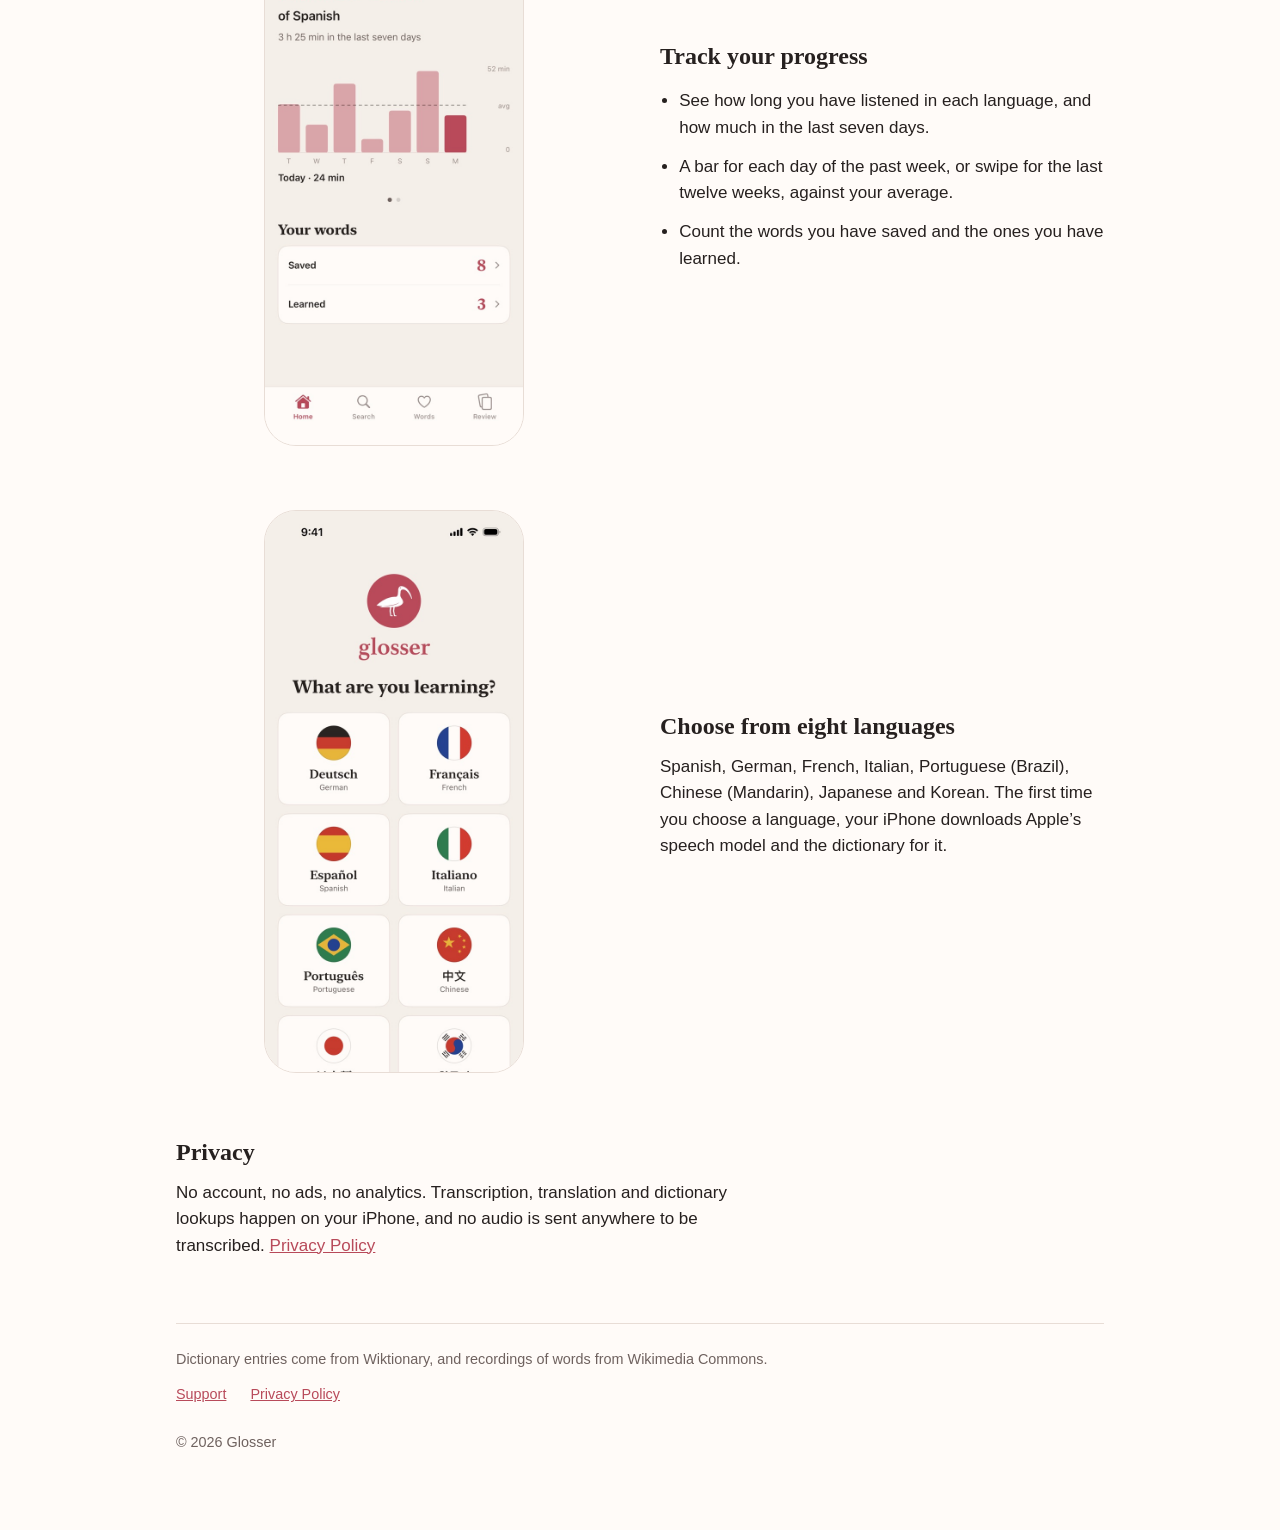
==== commit d36f3792: "The site's footer and page data say Glosser instead of the developer's name" ====
--- a/index.html
+++ b/index.html
@@ -27,7 +27,7 @@
   "downloadUrl": "https://apps.apple.com/app/id6821074675",
   "offers": { "@type": "Offer", "price": "0", "priceCurrency": "USD" },
   "image": "https://getglosser.app/images/share.jpg",
-  "author": { "@type": "Person", "name": "Amitai Halberstam" }
+  "author": { "@type": "Organization", "name": "Glosser" }
 }
 </script>
 <link rel="stylesheet" href="style.css">
@@ -162,7 +162,7 @@
     <li><a href="support/">Support</a></li>
     <li><a href="privacy/">Privacy Policy</a></li>
   </ul>
-  <p>© 2026 Amitai Halberstam</p>
+  <p>© 2026 Glosser</p>
 </footer>
 </main>
 </body>
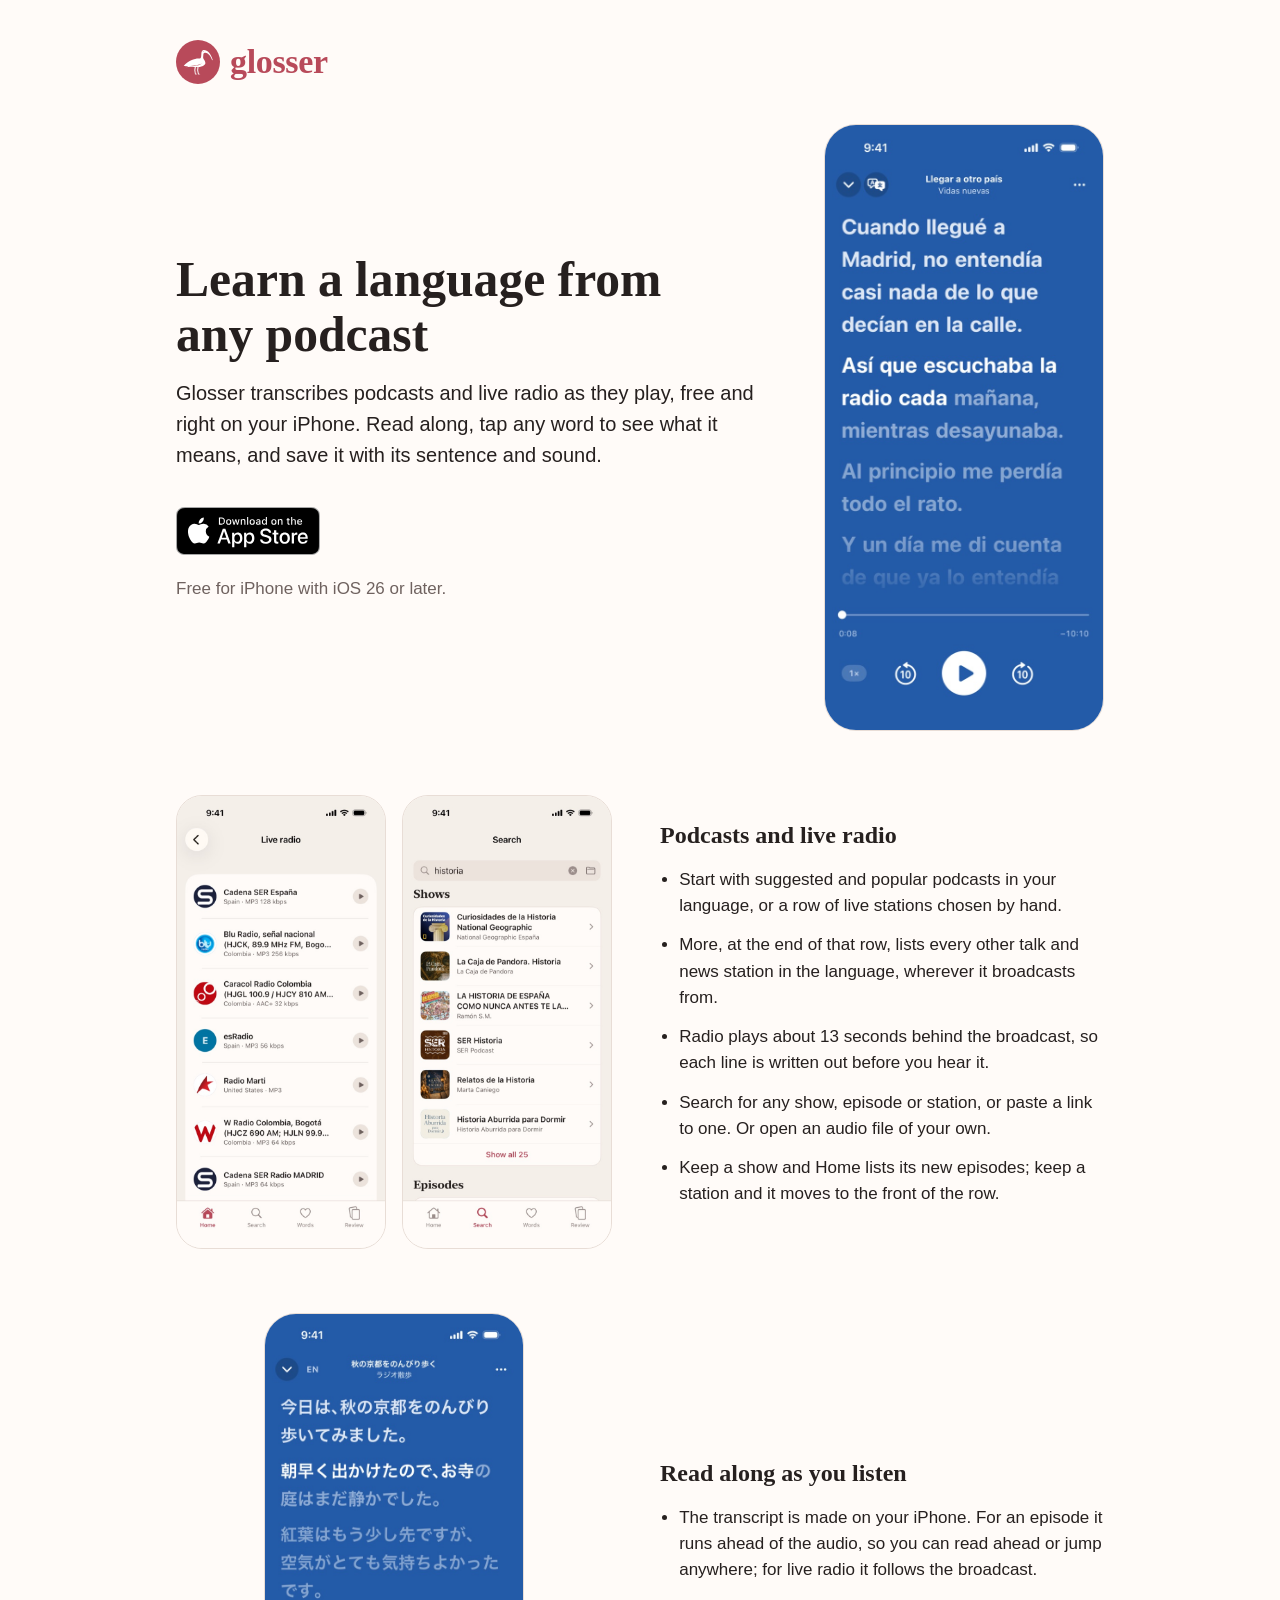
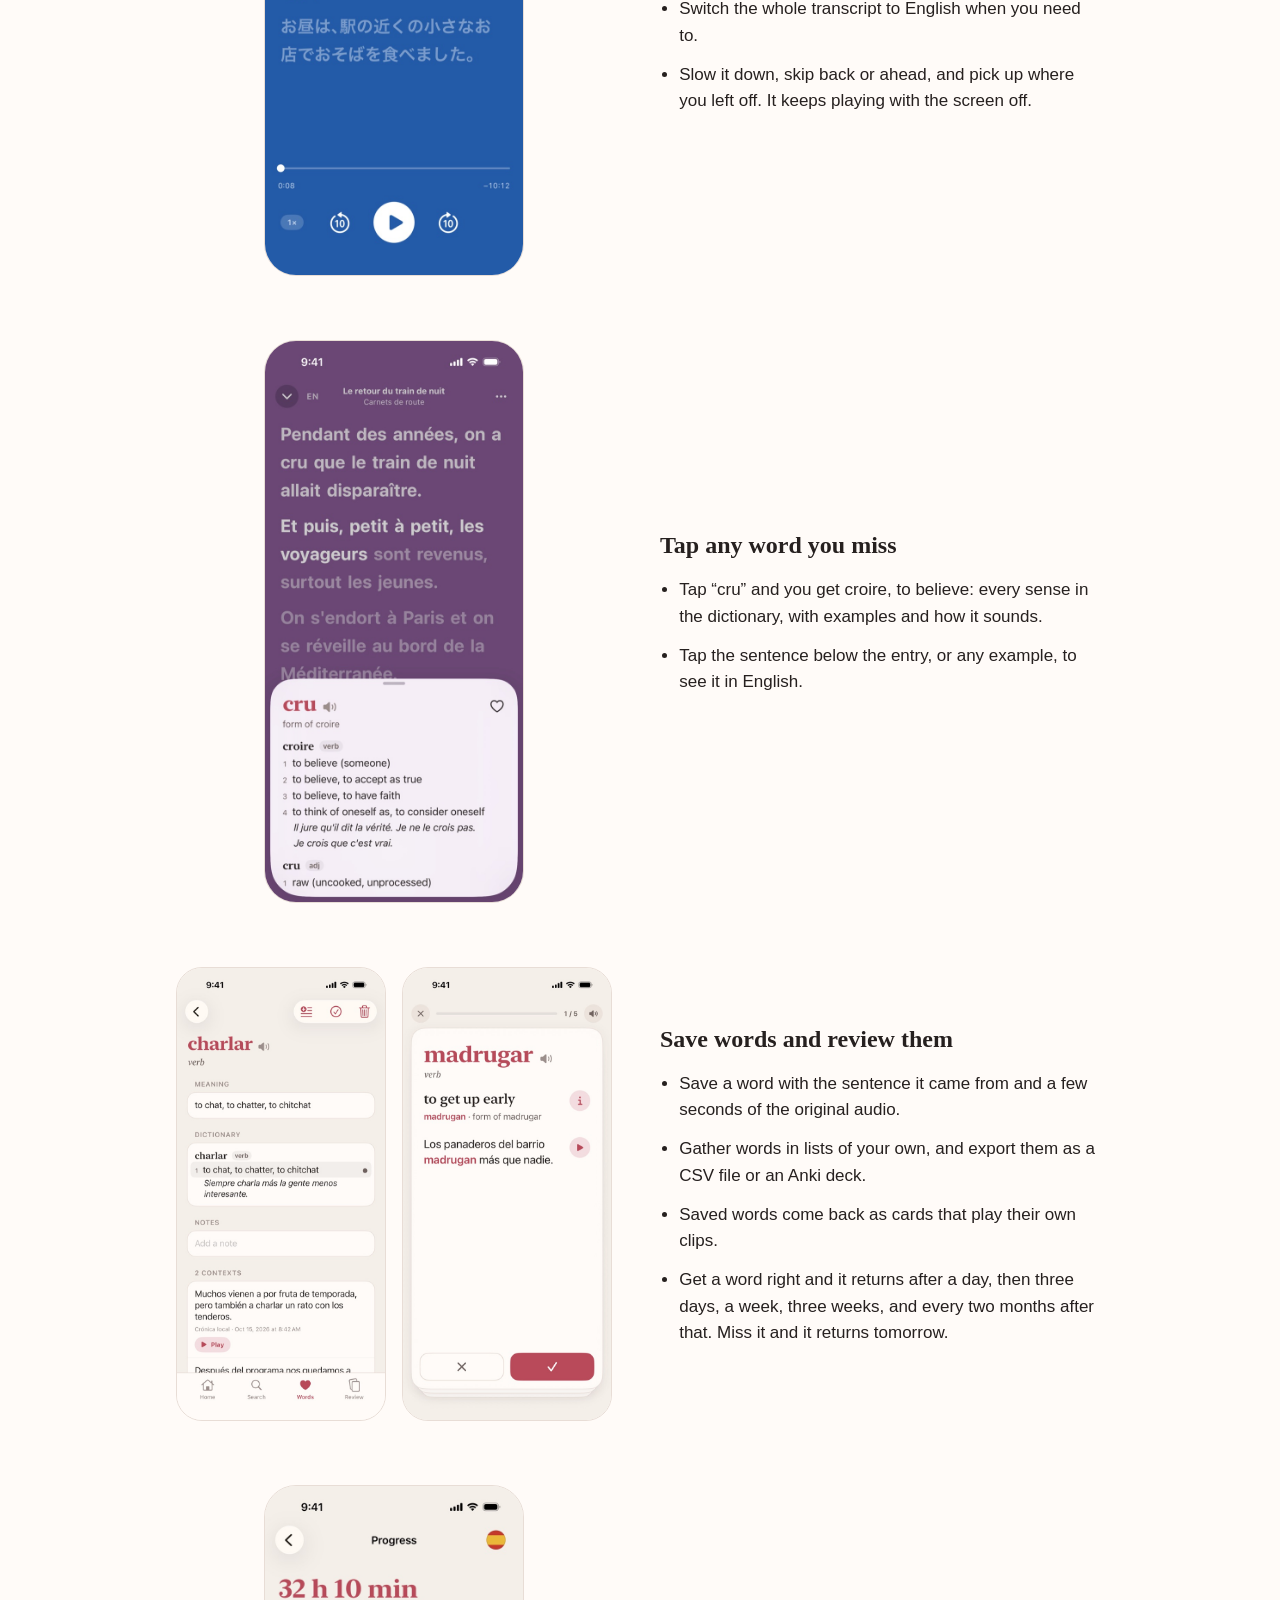
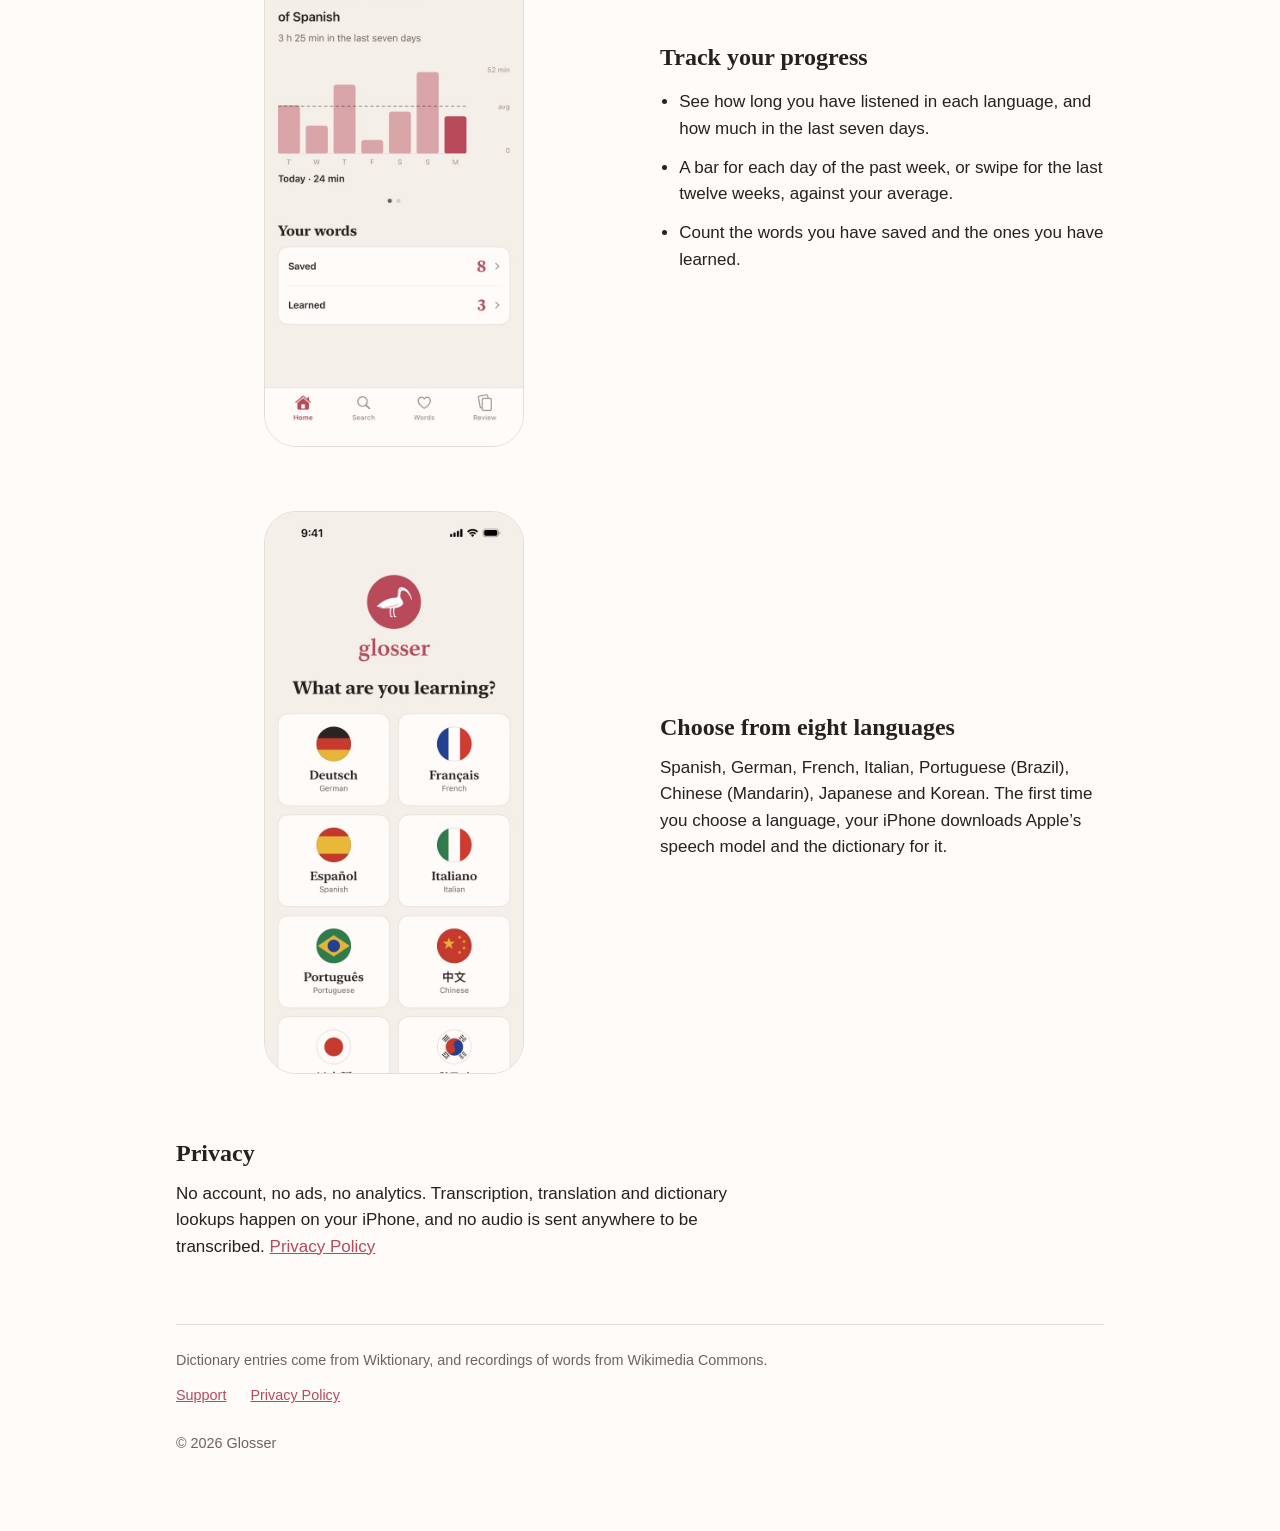
==== commit c63362b5: "The site opens with "Learn a language from any podcast" and a Spanish transcript" ====
--- a/index.html
+++ b/index.html
@@ -10,7 +10,7 @@
 <meta property="og:type" content="website">
 <meta property="og:site_name" content="Glosser">
 <meta property="og:title" content="Glosser: learn a language by listening">
-<meta property="og:description" content="Learn a language from podcasts and radio. Glosser writes out every word as you hear it, so you can read along, tap any word to see what it means, and save it with its sentence and sound.">
+<meta property="og:description" content="Learn a language from any podcast or live radio. Glosser transcribes every word as it plays, free and right on your iPhone, so you can read along, tap any word to see what it means, and save it with its sentence and sound.">
 <meta property="og:url" content="https://getglosser.app/">
 <meta property="og:image" content="https://getglosser.app/images/share.jpg">
 <meta name="twitter:card" content="summary_large_image">
@@ -22,7 +22,7 @@
   "name": "Glosser: Learn by Listening",
   "operatingSystem": "iOS 26 or later",
   "applicationCategory": "EducationalApplication",
-  "description": "Learn a language from podcasts and radio. Glosser writes out every word as you hear it, so you can read along, tap any word to see what it means, and save it with its sentence and sound.",
+  "description": "Learn a language from any podcast or live radio. Glosser transcribes every word as it plays, free and right on your iPhone, so you can read along, tap any word to see what it means, and save it with its sentence and sound.",
   "url": "https://getglosser.app/",
   "downloadUrl": "https://apps.apple.com/app/id6821074675",
   "offers": { "@type": "Offer", "price": "0", "priceCurrency": "USD" },
@@ -41,9 +41,9 @@
 
 <section class="intro">
   <div>
-    <h1>Learn a language from podcasts and radio</h1>
-    <p class="lede">Glosser writes out every word as you hear it, so you can read along, tap any word
-    to see what it means, and save it with its sentence and sound.</p>
+    <h1>Learn a language from any podcast</h1>
+    <p class="lede">Glosser transcribes podcasts and live radio as they play, free and right on your
+    iPhone. Read along, tap any word to see what it means, and save it with its sentence and sound.</p>
     <!-- Apple's badge, unaltered (developer.apple.com/app-store/marketing/guidelines): at least
          40 px high, with a quarter of its height clear around it. -->
     <div class="store">
@@ -52,8 +52,8 @@
       <p>Free for iPhone with iOS 26 or later.</p>
     </div>
   </div>
-  <img class="screen" src="images/home.jpg" width="600" height="1304"
-       alt="Home in Spanish: suggested and popular podcasts, with live radio below.">
+  <img class="screen" src="images/transcript.jpg" width="600" height="1304"
+       alt="A Spanish podcast in the player, the line being spoken in white and the lines ahead faded.">
 </section>
 
 <section class="feature">
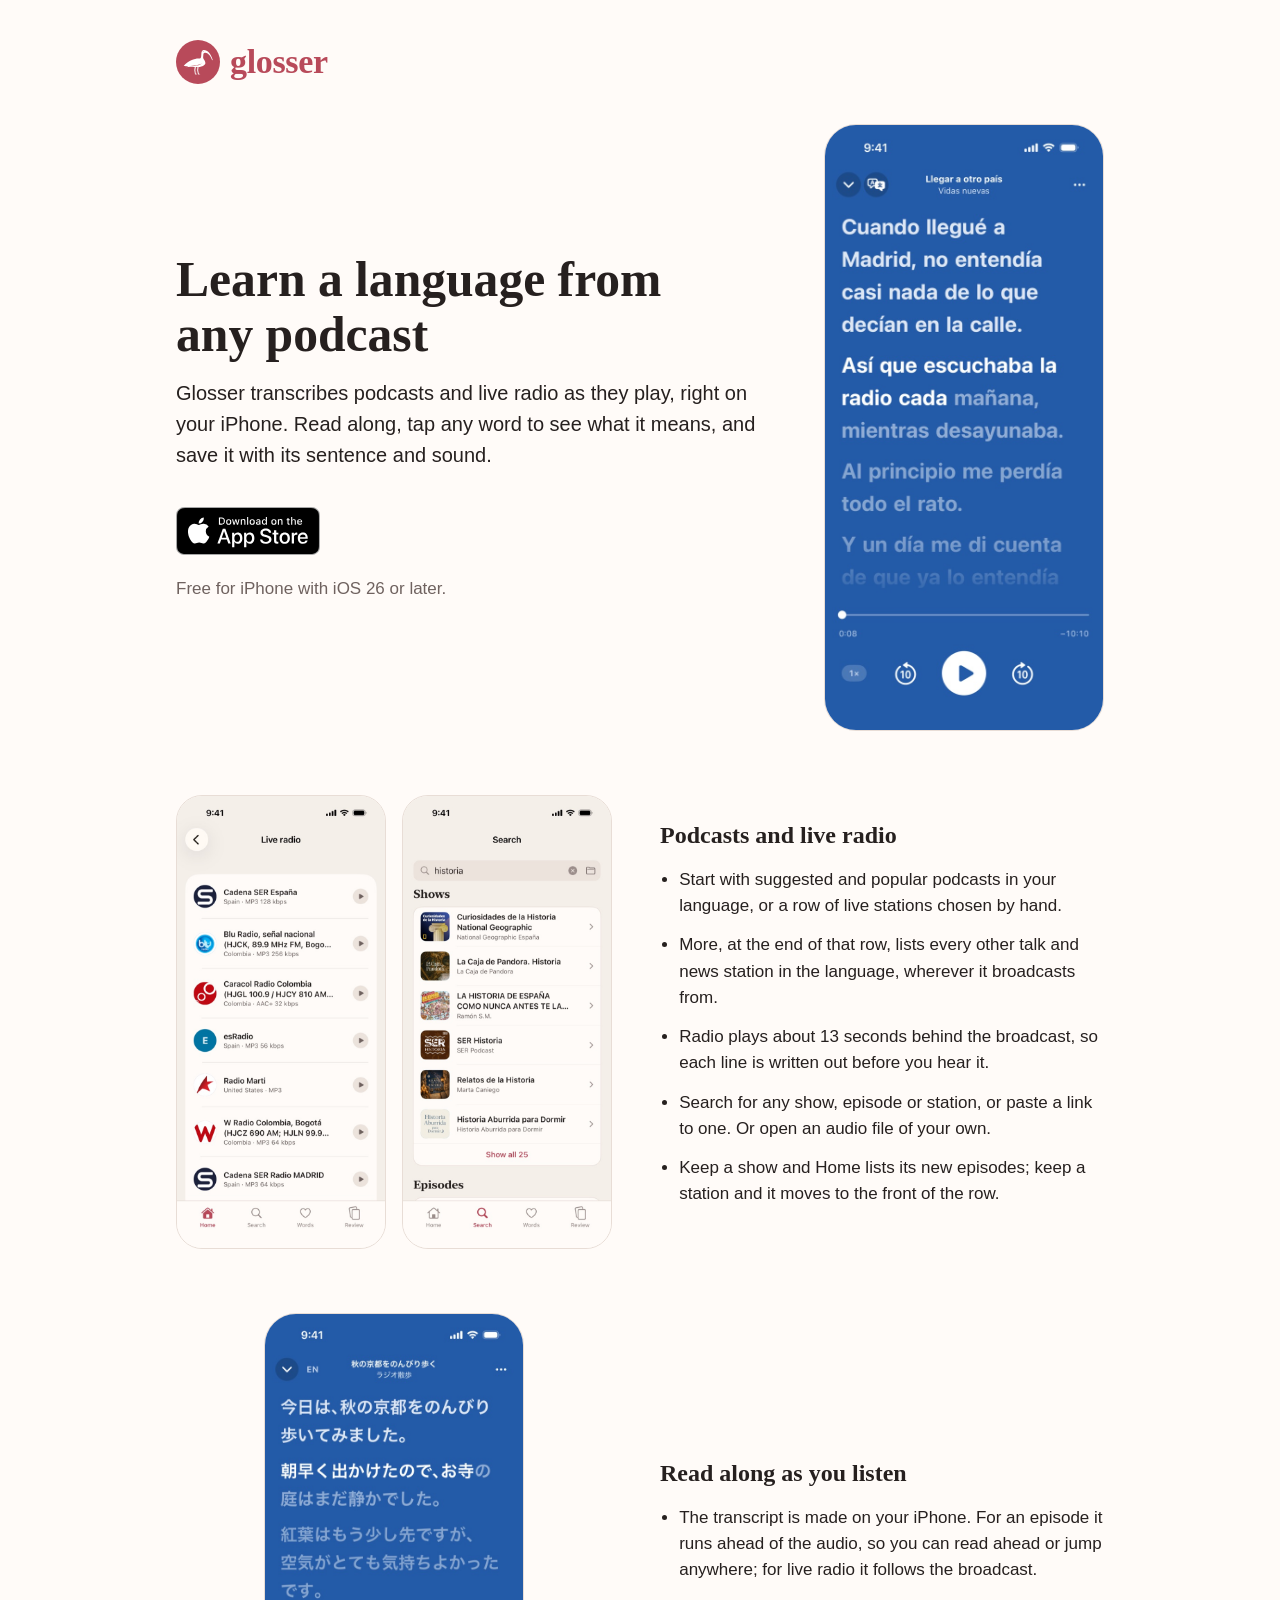
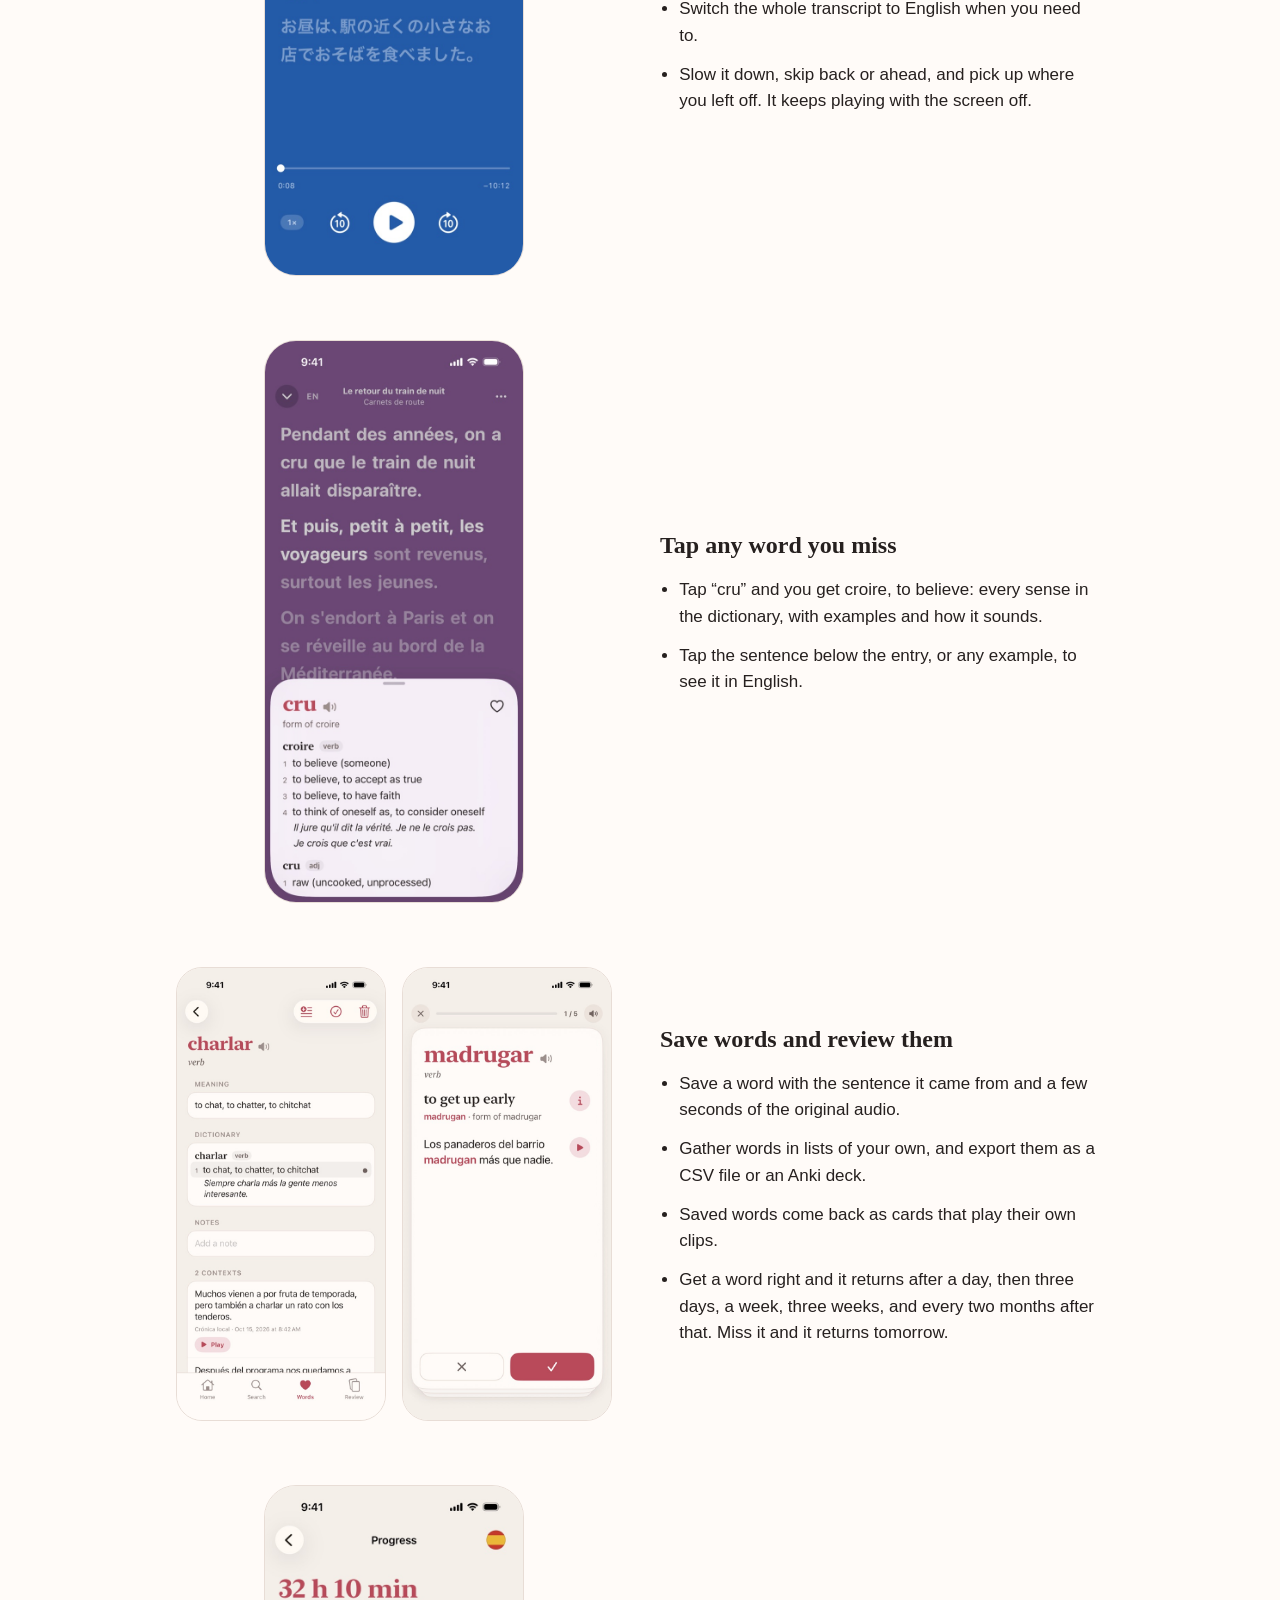
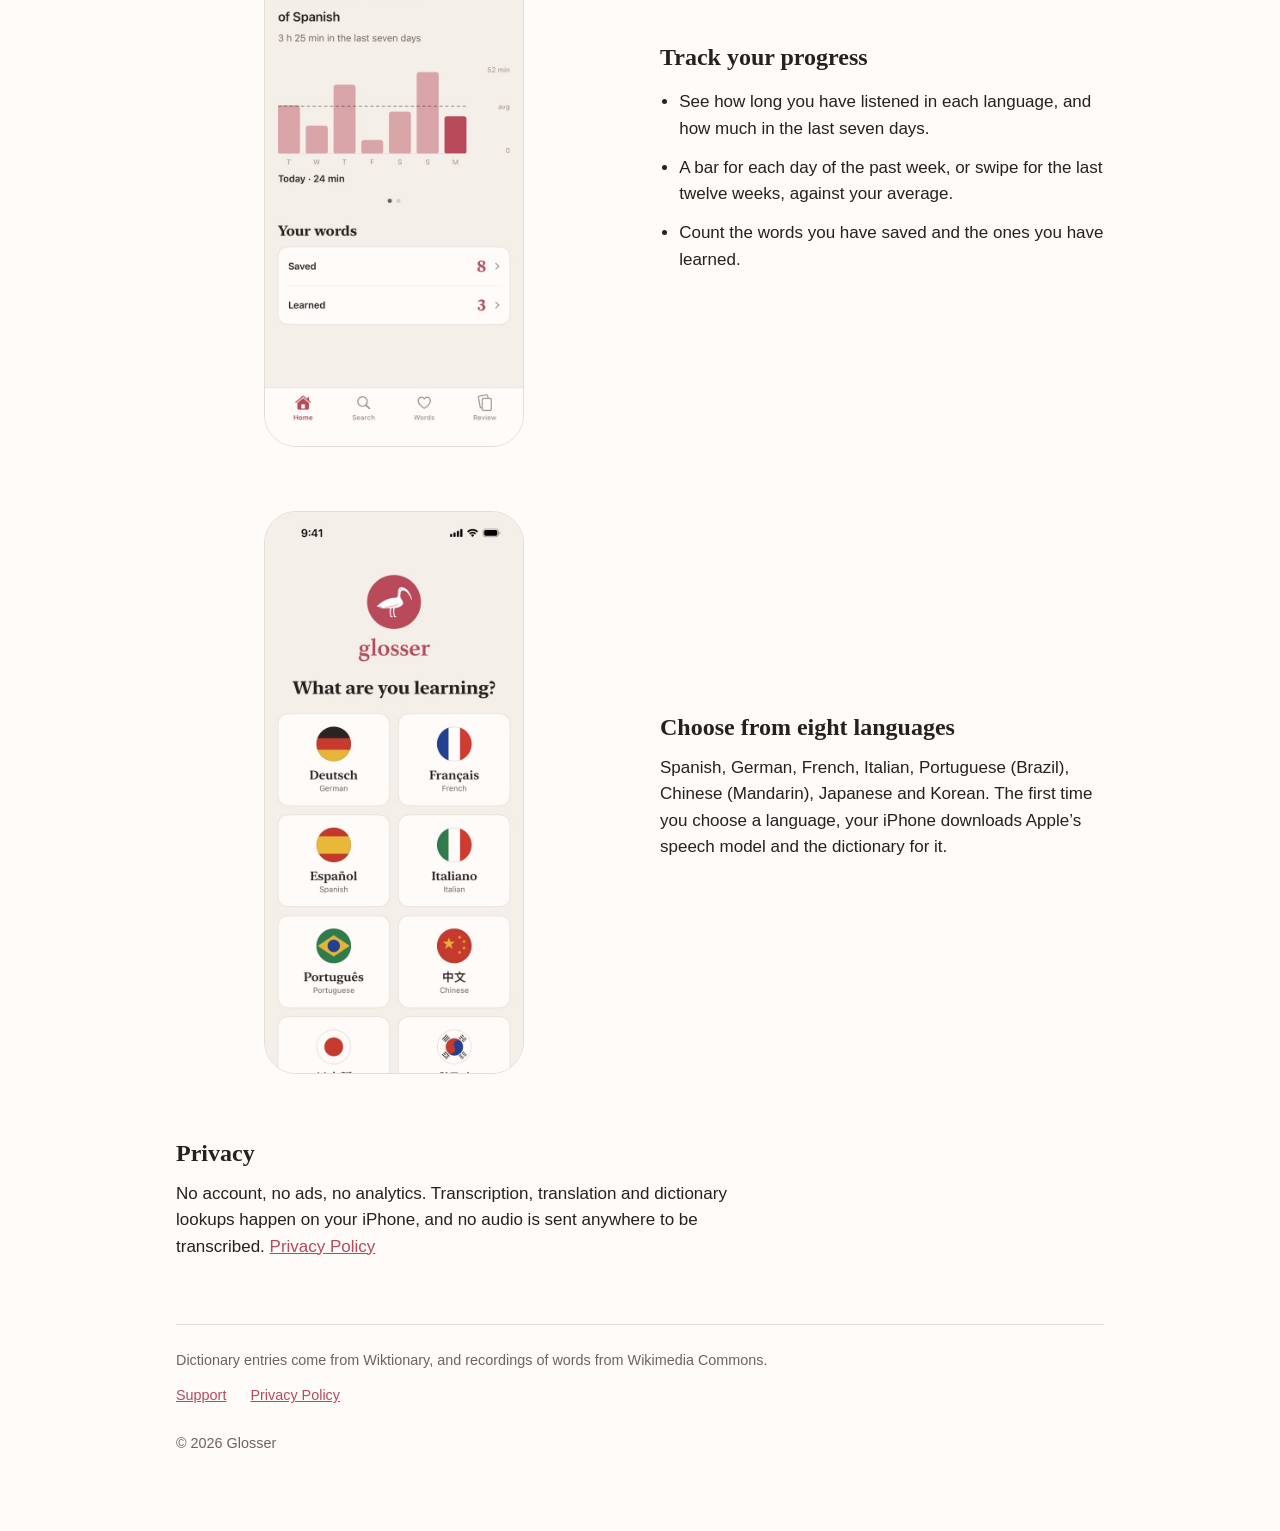
==== commit 58dcac3f: "The site's opening says what Glosser does, without "free"" ====
--- a/index.html
+++ b/index.html
@@ -10,7 +10,7 @@
 <meta property="og:type" content="website">
 <meta property="og:site_name" content="Glosser">
 <meta property="og:title" content="Glosser: learn a language by listening">
-<meta property="og:description" content="Learn a language from any podcast or live radio. Glosser transcribes every word as it plays, free and right on your iPhone, so you can read along, tap any word to see what it means, and save it with its sentence and sound.">
+<meta property="og:description" content="Learn a language from any podcast or live radio. Glosser transcribes every word as it plays, right on your iPhone, so you can read along, tap any word to see what it means, and save it with its sentence and sound.">
 <meta property="og:url" content="https://getglosser.app/">
 <meta property="og:image" content="https://getglosser.app/images/share.jpg">
 <meta name="twitter:card" content="summary_large_image">
@@ -22,7 +22,7 @@
   "name": "Glosser: Learn by Listening",
   "operatingSystem": "iOS 26 or later",
   "applicationCategory": "EducationalApplication",
-  "description": "Learn a language from any podcast or live radio. Glosser transcribes every word as it plays, free and right on your iPhone, so you can read along, tap any word to see what it means, and save it with its sentence and sound.",
+  "description": "Learn a language from any podcast or live radio. Glosser transcribes every word as it plays, right on your iPhone, so you can read along, tap any word to see what it means, and save it with its sentence and sound.",
   "url": "https://getglosser.app/",
   "downloadUrl": "https://apps.apple.com/app/id6821074675",
   "offers": { "@type": "Offer", "price": "0", "priceCurrency": "USD" },
@@ -42,7 +42,7 @@
 <section class="intro">
   <div>
     <h1>Learn a language from any podcast</h1>
-    <p class="lede">Glosser transcribes podcasts and live radio as they play, free and right on your
+    <p class="lede">Glosser transcribes podcasts and live radio as they play, right on your
     iPhone. Read along, tap any word to see what it means, and save it with its sentence and sound.</p>
     <!-- Apple's badge, unaltered (developer.apple.com/app-store/marketing/guidelines): at least
          40 px high, with a quarter of its height clear around it. -->
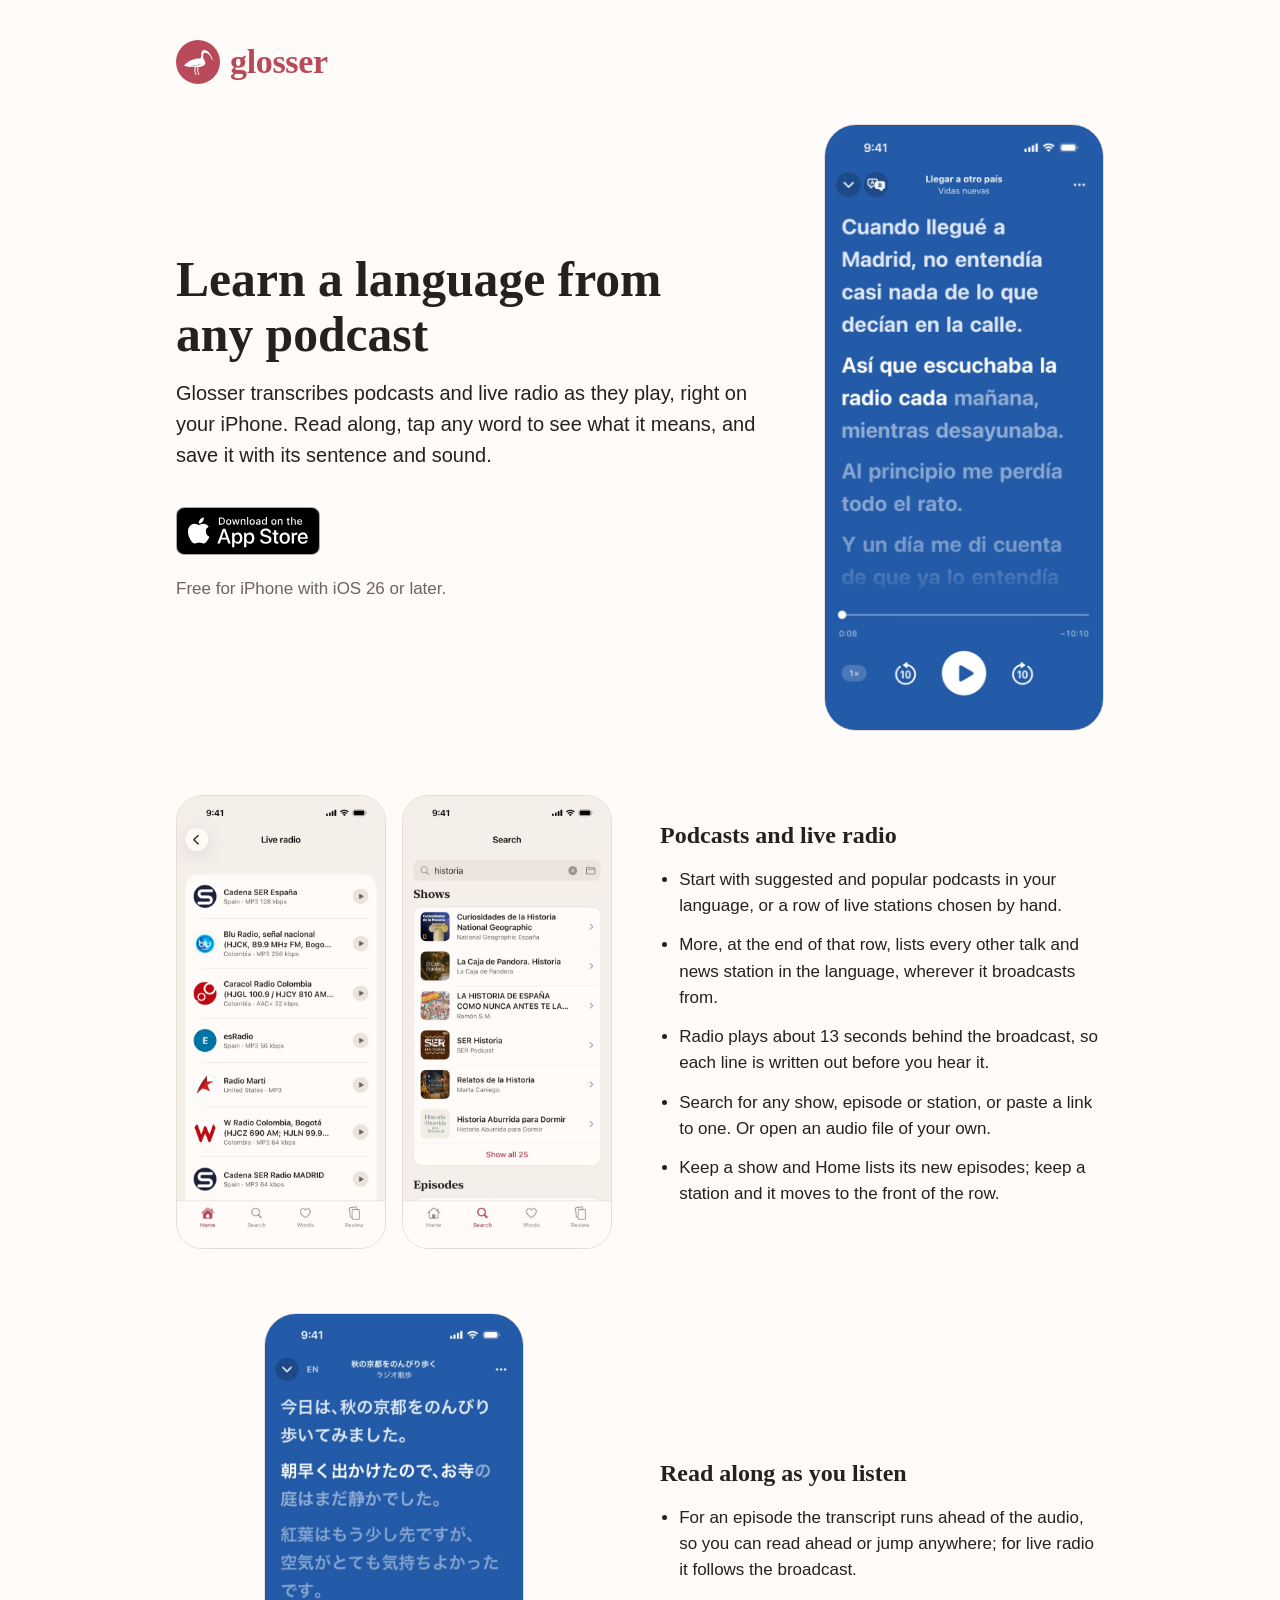
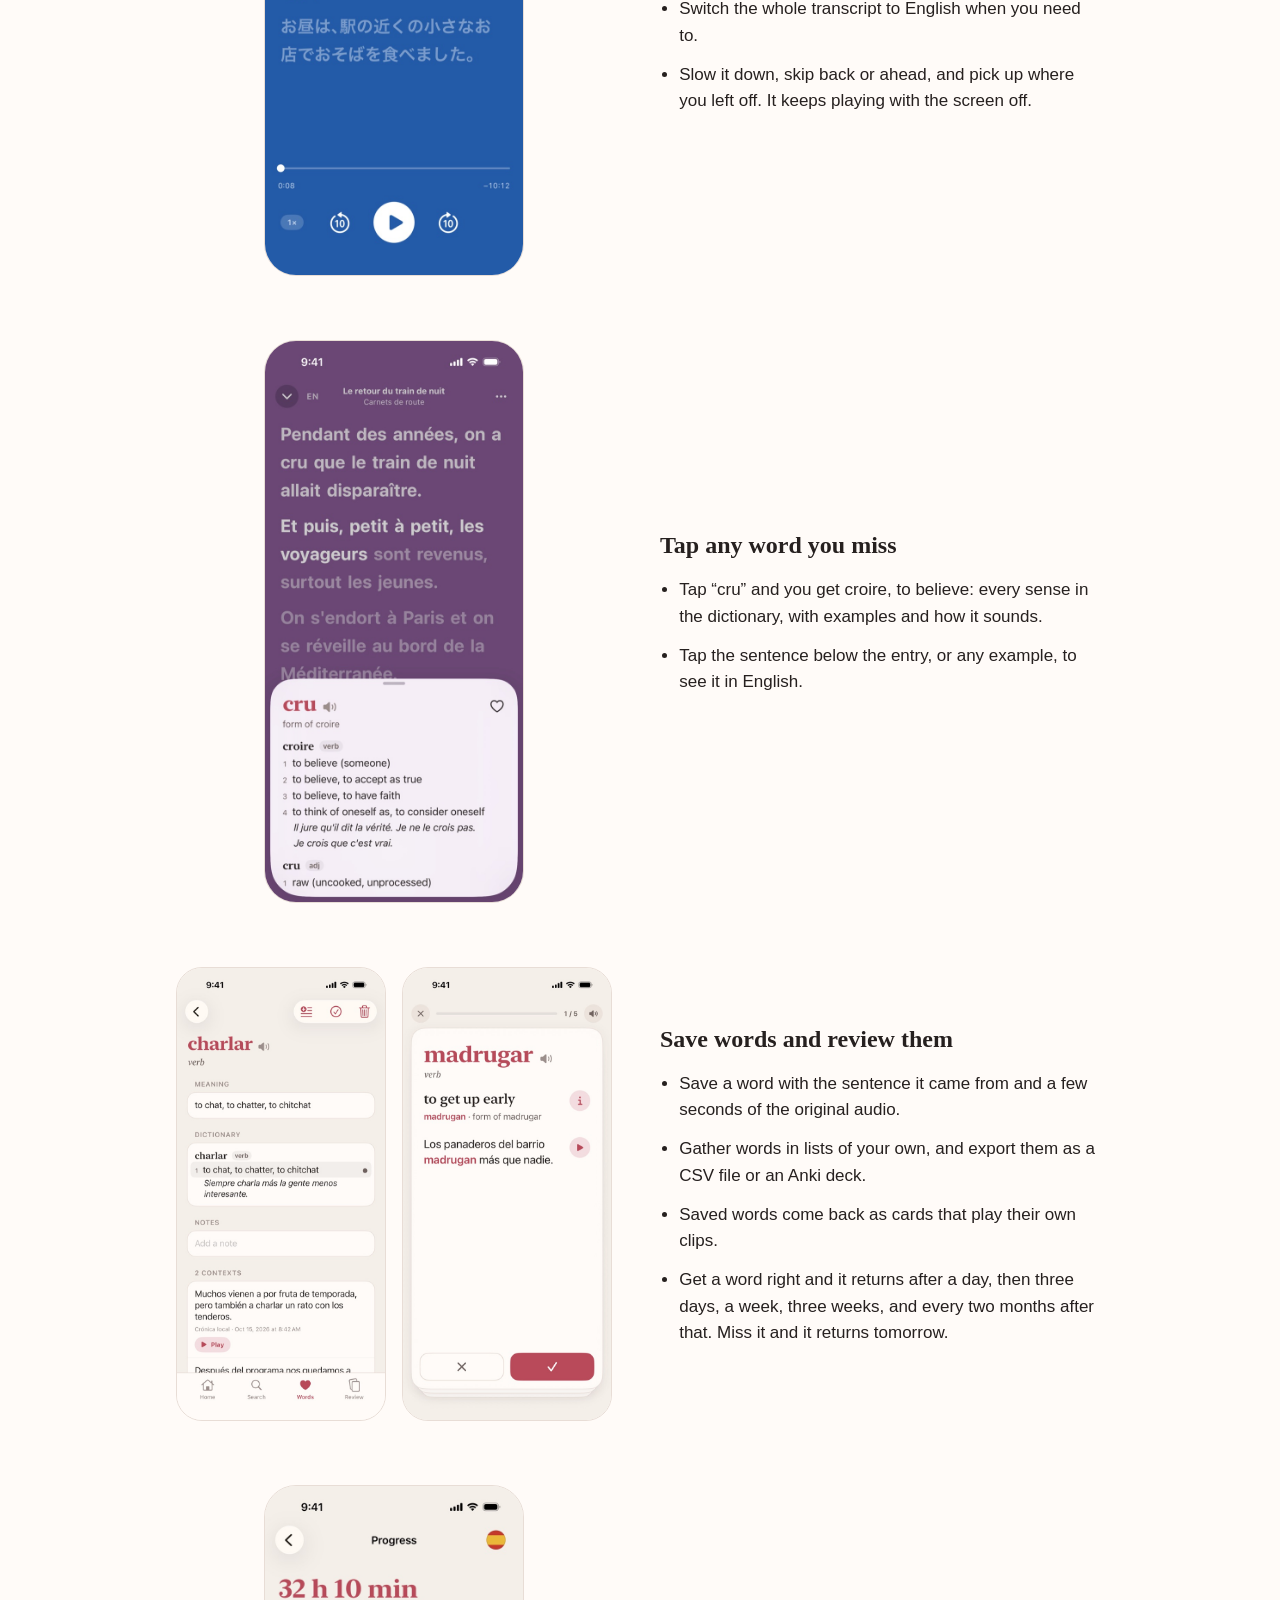
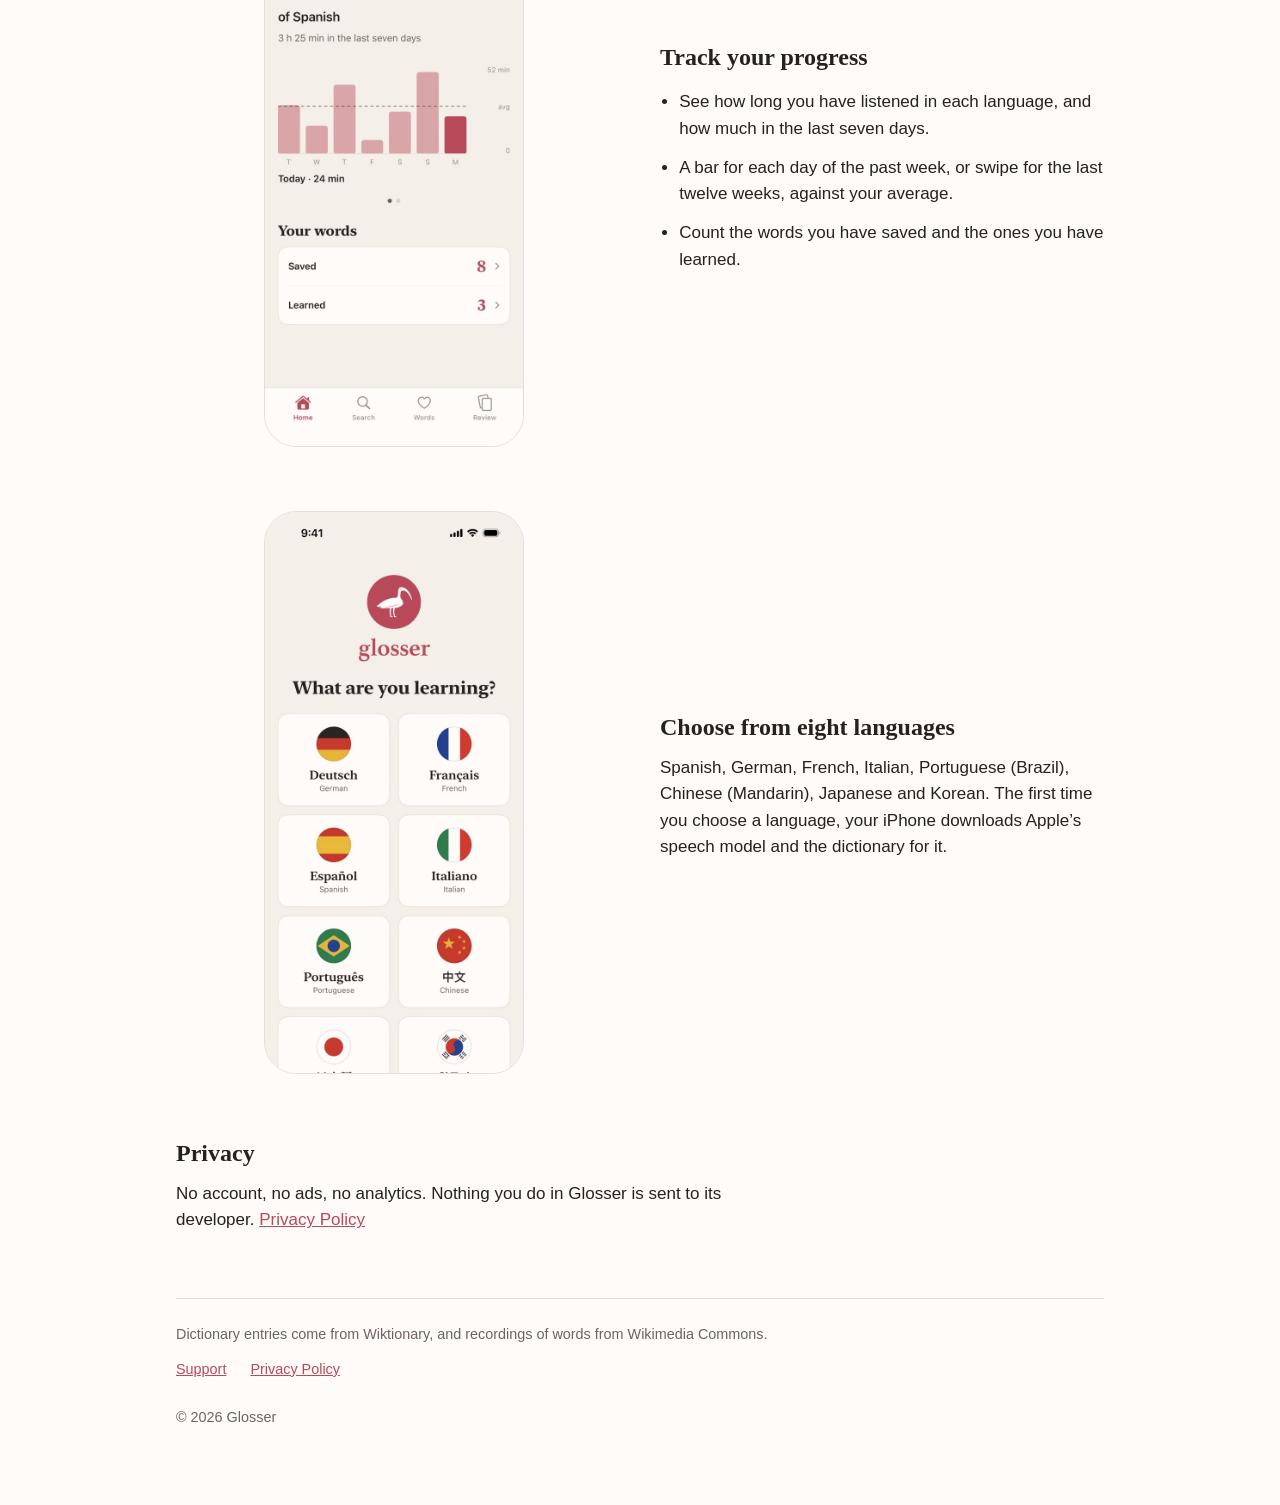
==== commit e4a09c19: "The site says privacy in plain words" ====
--- a/index.html
+++ b/index.html
@@ -86,7 +86,7 @@
   <div>
     <h2>Read along as you listen</h2>
     <ul>
-      <li>The transcript is made on your iPhone. For an episode it runs ahead of the audio, so you can
+      <li>For an episode the transcript runs ahead of the audio, so you can
         read ahead or jump anywhere; for live radio it follows the broadcast.</li>
       <li>Switch the whole transcript to English when you need to.</li>
       <li>Slow it down, skip back or ahead, and pick up where you left off. It keeps playing with the
@@ -153,8 +153,8 @@
 </section>
 
 <h2>Privacy</h2>
-<p>No account, no ads, no analytics. Transcription, translation and dictionary lookups happen on your
-iPhone, and no audio is sent anywhere to be transcribed. <a href="privacy/">Privacy Policy</a></p>
+<p>No account, no ads, no analytics. Nothing you do in Glosser is sent to its developer.
+<a href="privacy/">Privacy Policy</a></p>
 
 <footer>
   <p>Dictionary entries come from Wiktionary, and recordings of words from Wikimedia Commons.</p>
